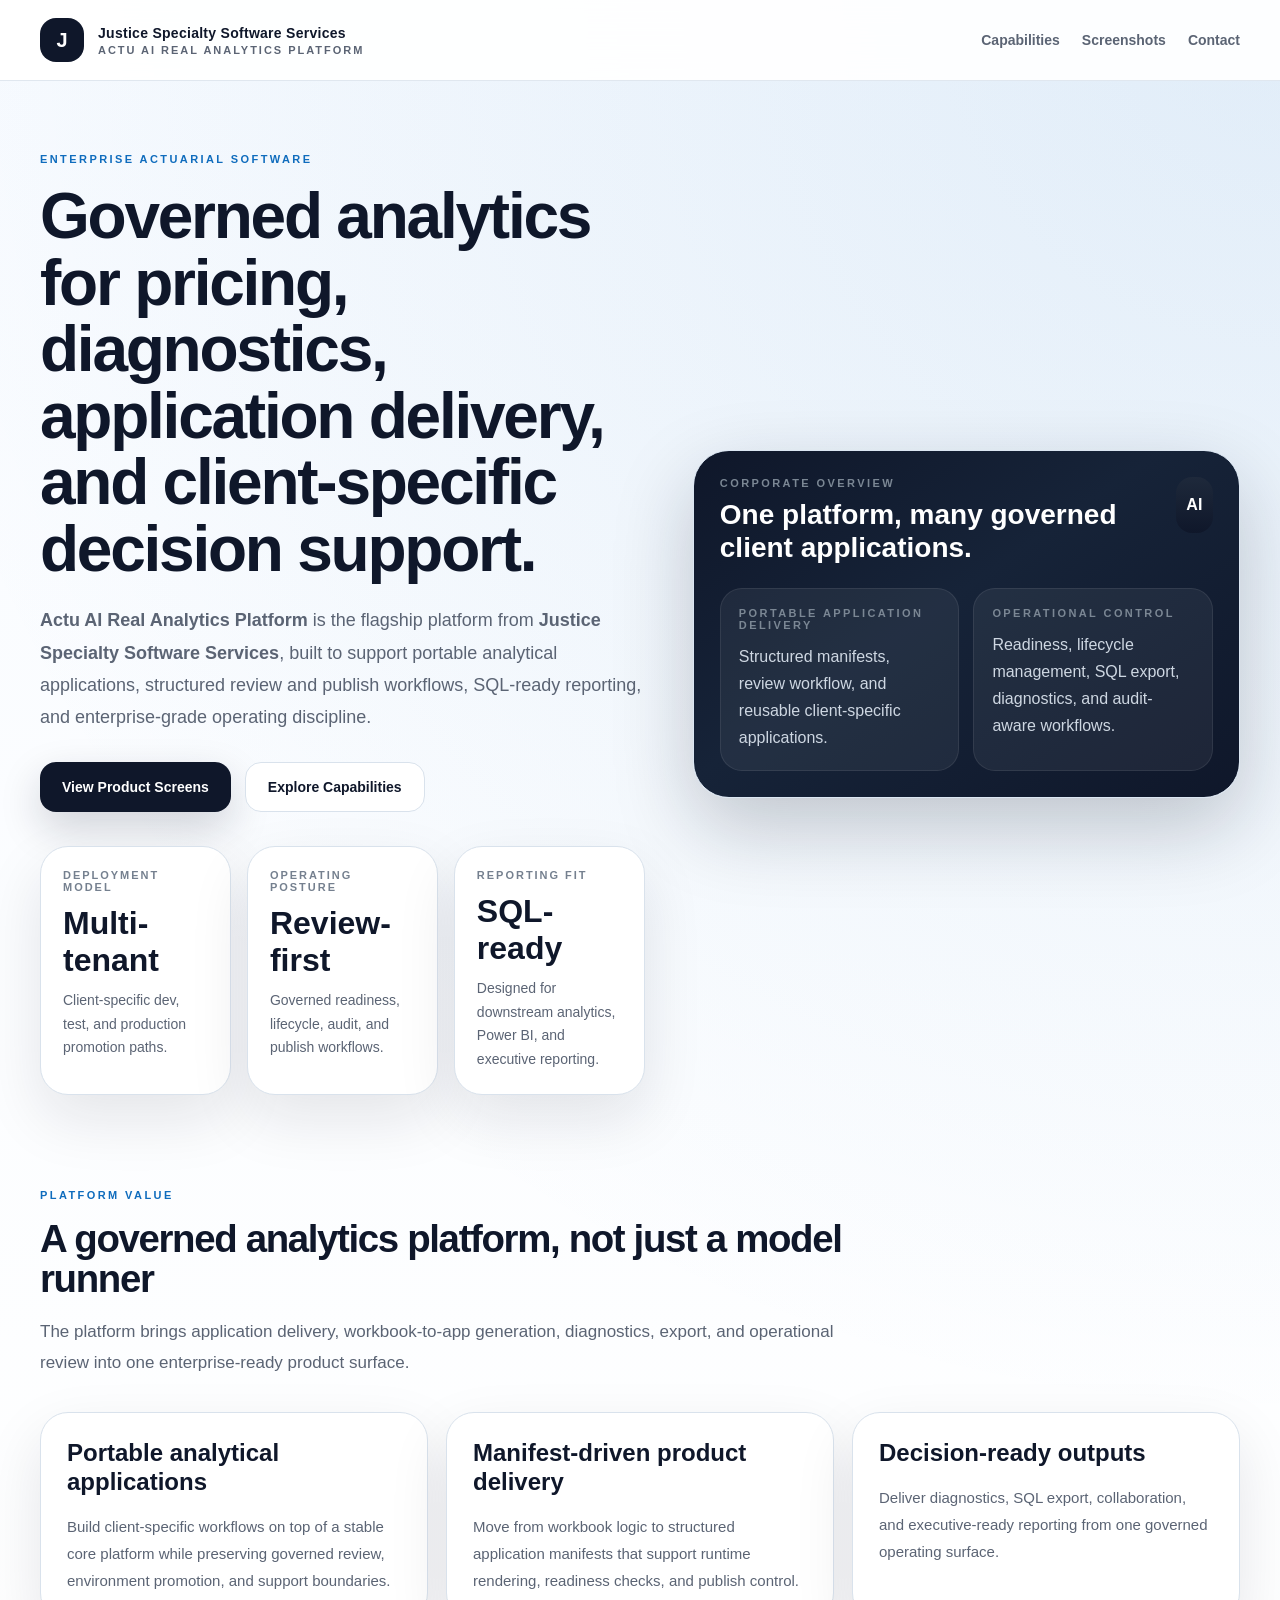
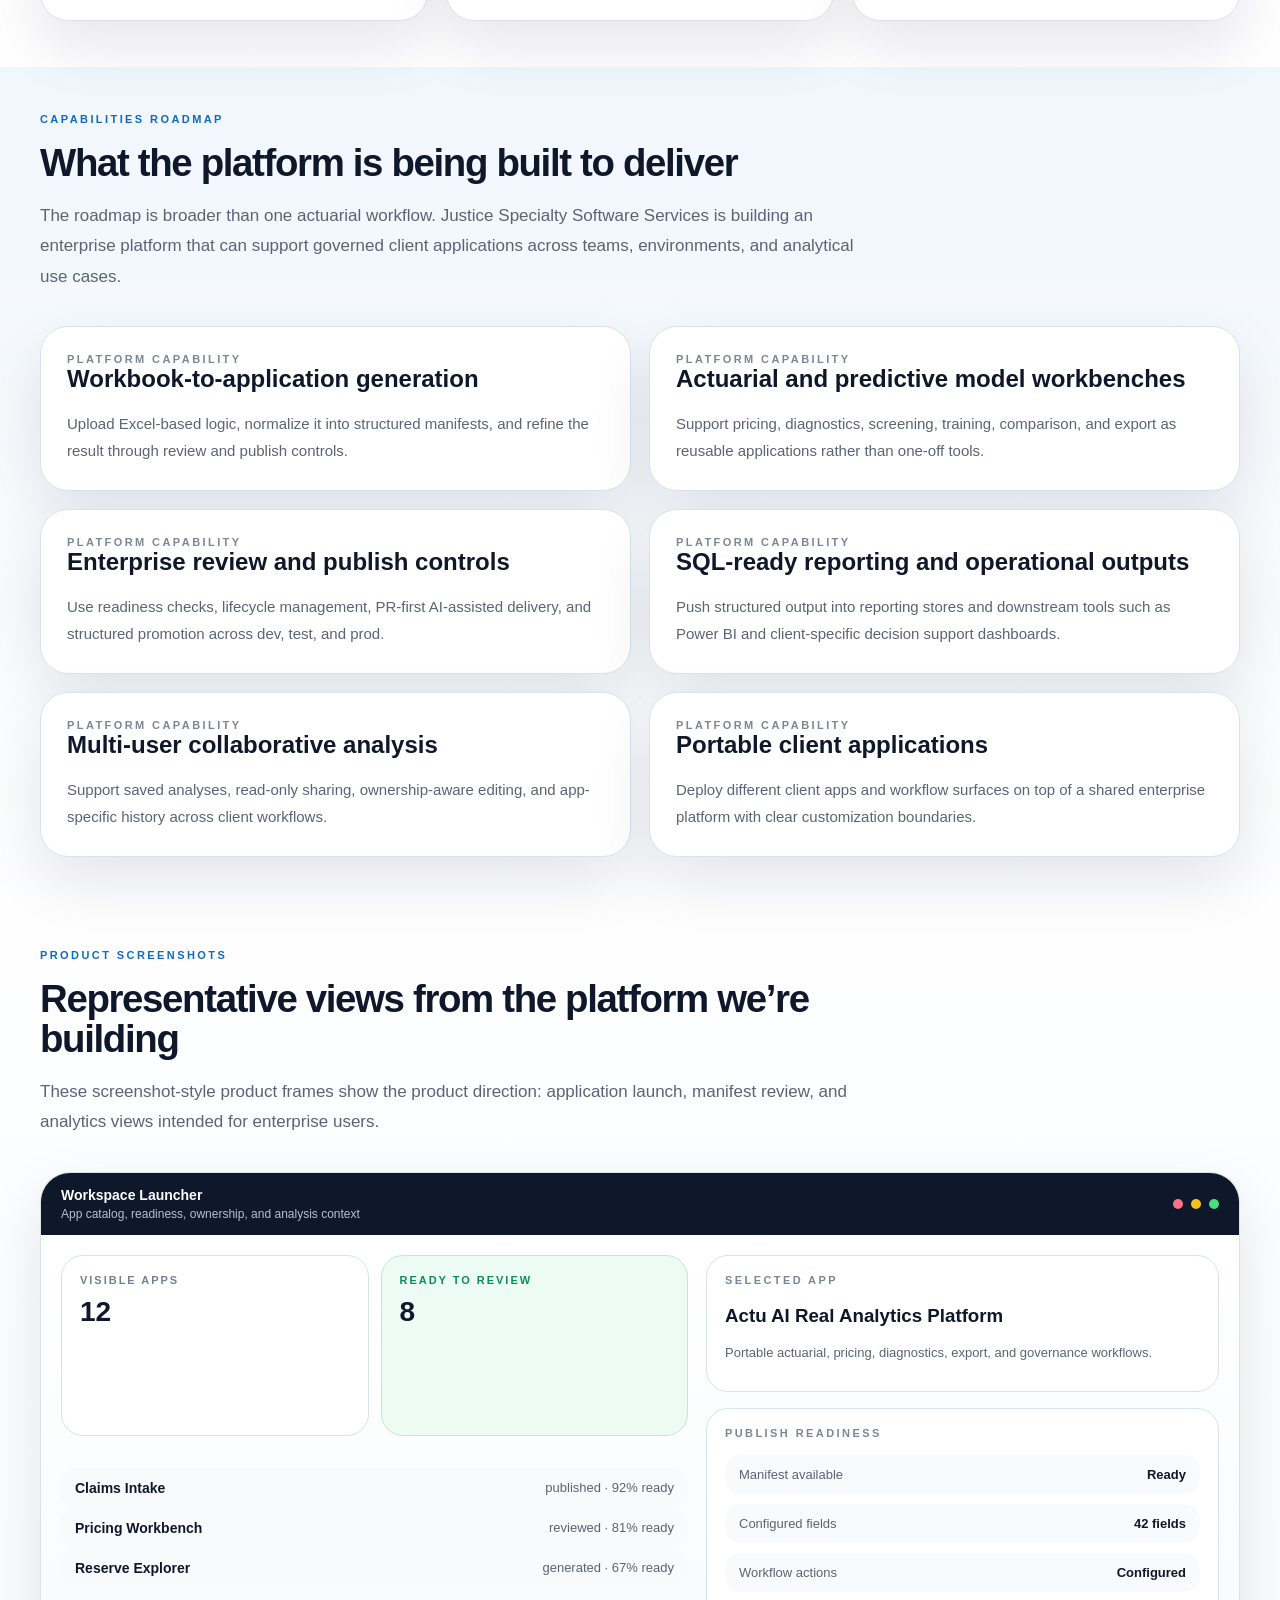
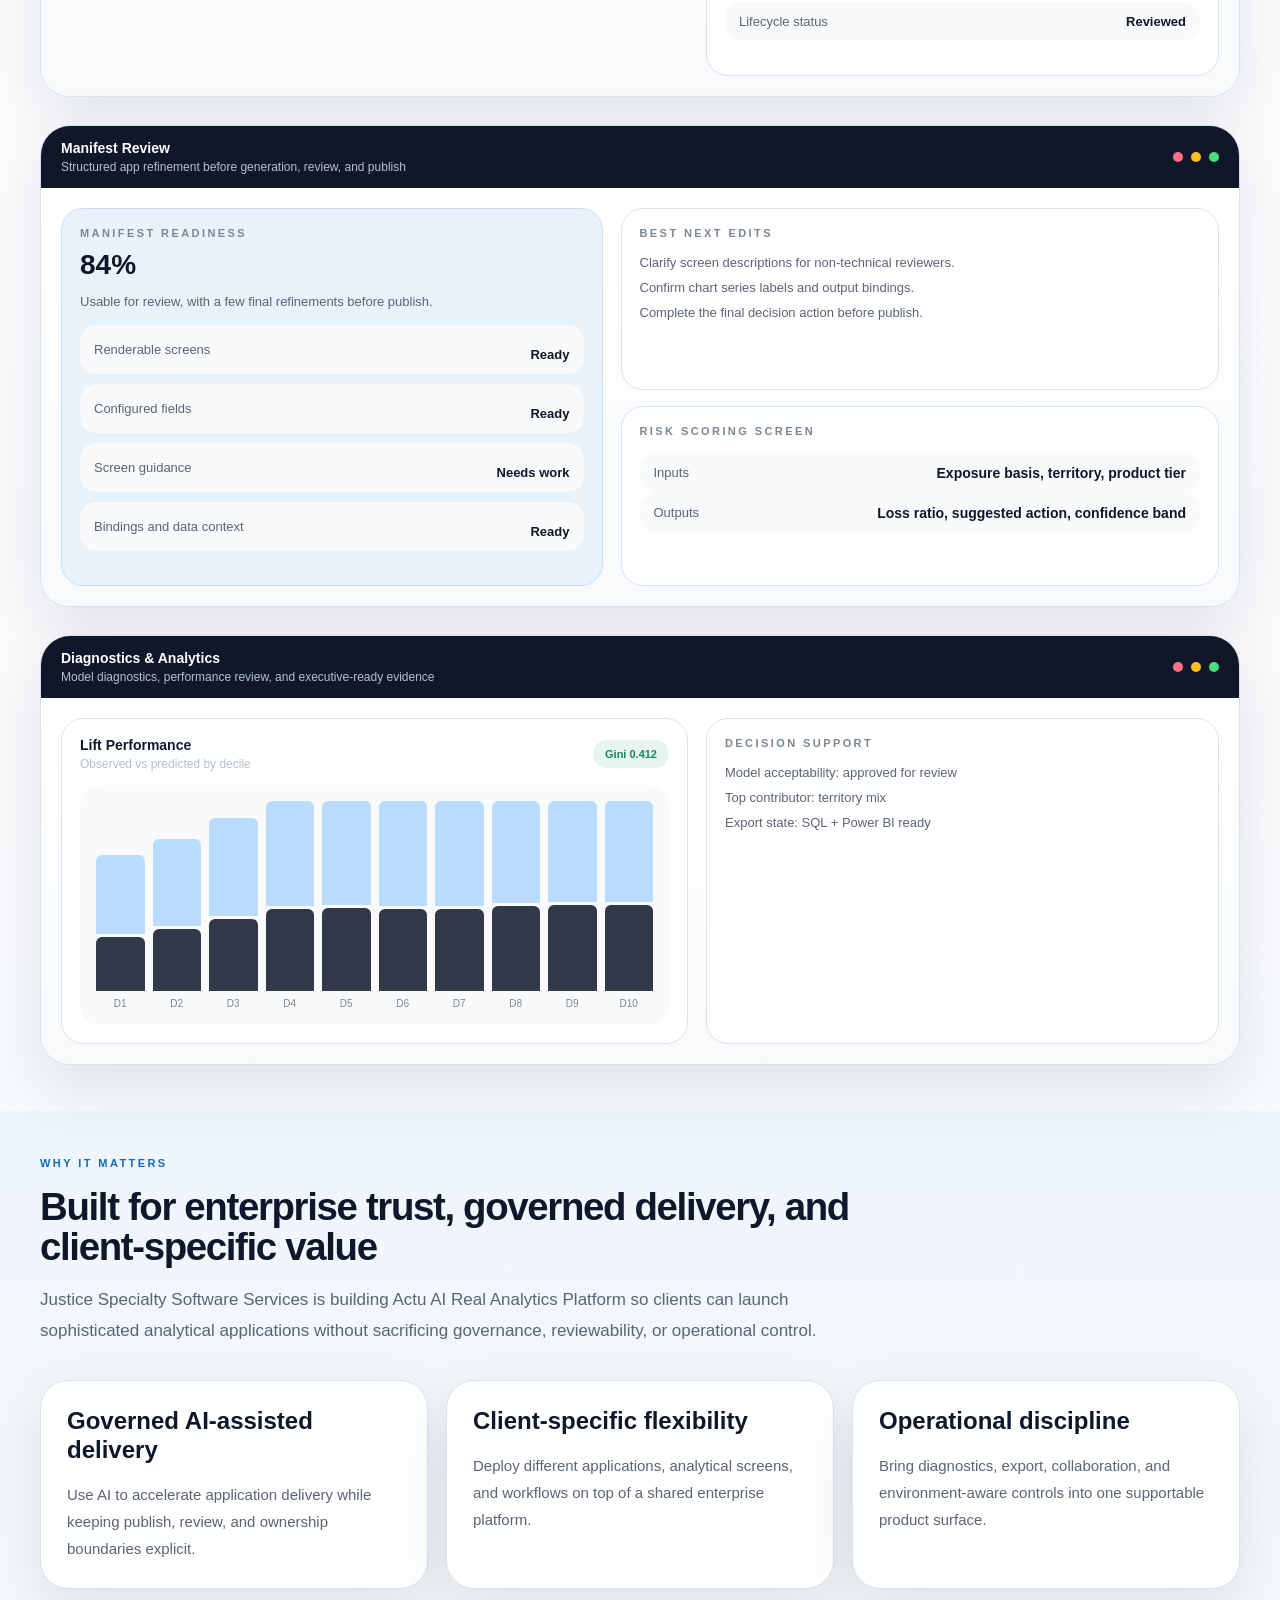
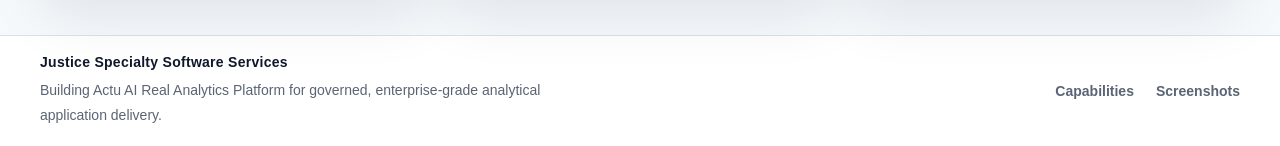
==== index.html @ 149f66de "Added via upload" ====
<!doctype html>
<html lang="en">
  <head>
    <meta charset="UTF-8" />
    <meta name="viewport" content="width=device-width, initial-scale=1.0" />
    <title>Justice Specialty Software Services | Actu AI Real Analytics Platform</title>
    <meta
      name="description"
      content="Justice Specialty Software Services builds Actu AI Real Analytics Platform, a governed enterprise analytics platform for portable client applications, actuarial workflows, diagnostics, and SQL-ready reporting."
    />
    <link rel="stylesheet" href="./styles.css" />
  </head>
  <body>
    <header class="site-header">
      <div class="shell header-shell">
        <div class="brand">
          <div class="brand-mark">J</div>
          <div>
            <div class="brand-name">Justice Specialty Software Services</div>
            <div class="brand-product">Actu AI Real Analytics Platform</div>
          </div>
        </div>
        <nav class="header-links">
          <a href="#capabilities">Capabilities</a>
          <a href="#screenshots">Screenshots</a>
          <a href="#contact">Contact</a>
        </nav>
      </div>
    </header>

    <main>
      <section class="hero">
        <div class="shell hero-grid">
          <div>
            <div class="eyebrow">Enterprise actuarial software</div>
            <h1>
              Governed analytics for pricing, diagnostics, application delivery, and client-specific
              decision support.
            </h1>
            <p class="hero-copy">
              <strong>Actu AI Real Analytics Platform</strong> is the flagship platform from
              <strong>Justice Specialty Software Services</strong>, built to support portable analytical
              applications, structured review and publish workflows, SQL-ready reporting, and enterprise-grade
              operating discipline.
            </p>
            <div class="hero-actions">
              <a class="button button-primary" href="#screenshots">View Product Screens</a>
              <a class="button button-secondary" href="#capabilities">Explore Capabilities</a>
            </div>
            <div class="hero-metrics">
              <div class="metric-card">
                <div class="metric-label">Deployment model</div>
                <div class="metric-value">Multi-tenant</div>
                <p>Client-specific dev, test, and production promotion paths.</p>
              </div>
              <div class="metric-card">
                <div class="metric-label">Operating posture</div>
                <div class="metric-value">Review-first</div>
                <p>Governed readiness, lifecycle, audit, and publish workflows.</p>
              </div>
              <div class="metric-card">
                <div class="metric-label">Reporting fit</div>
                <div class="metric-value">SQL-ready</div>
                <p>Designed for downstream analytics, Power BI, and executive reporting.</p>
              </div>
            </div>
          </div>
          <div class="hero-panel">
            <div class="hero-panel-header">
              <div>
                <div class="panel-kicker">Corporate overview</div>
                <h2>One platform, many governed client applications.</h2>
              </div>
              <div class="hero-mark">AI</div>
            </div>
            <div class="hero-panel-grid">
              <div class="hero-panel-card">
                <div class="panel-kicker">Portable application delivery</div>
                <p>Structured manifests, review workflow, and reusable client-specific applications.</p>
              </div>
              <div class="hero-panel-card">
                <div class="panel-kicker">Operational control</div>
                <p>Readiness, lifecycle management, SQL export, diagnostics, and audit-aware workflows.</p>
              </div>
            </div>
          </div>
        </div>
      </section>

      <section class="section">
        <div class="shell">
          <div class="section-heading">
            <div class="eyebrow">Platform value</div>
            <h2>A governed analytics platform, not just a model runner</h2>
            <p>
              The platform brings application delivery, workbook-to-app generation, diagnostics, export, and
              operational review into one enterprise-ready product surface.
            </p>
          </div>
          <div class="three-up">
            <article class="info-card">
              <h3>Portable analytical applications</h3>
              <p>
                Build client-specific workflows on top of a stable core platform while preserving governed
                review, environment promotion, and support boundaries.
              </p>
            </article>
            <article class="info-card">
              <h3>Manifest-driven product delivery</h3>
              <p>
                Move from workbook logic to structured application manifests that support runtime rendering,
                readiness checks, and publish control.
              </p>
            </article>
            <article class="info-card">
              <h3>Decision-ready outputs</h3>
              <p>
                Deliver diagnostics, SQL export, collaboration, and executive-ready reporting from one governed
                operating surface.
              </p>
            </article>
          </div>
        </div>
      </section>

      <section id="capabilities" class="section section-alt">
        <div class="shell">
          <div class="section-heading">
            <div class="eyebrow">Capabilities roadmap</div>
            <h2>What the platform is being built to deliver</h2>
            <p>
              The roadmap is broader than one actuarial workflow. Justice Specialty Software Services is building
              an enterprise platform that can support governed client applications across teams, environments,
              and analytical use cases.
            </p>
          </div>
          <div class="capabilities-grid">
            <article class="capability-card">
              <div class="panel-kicker">Platform capability</div>
              <h3>Workbook-to-application generation</h3>
              <p>Upload Excel-based logic, normalize it into structured manifests, and refine the result through review and publish controls.</p>
            </article>
            <article class="capability-card">
              <div class="panel-kicker">Platform capability</div>
              <h3>Actuarial and predictive model workbenches</h3>
              <p>Support pricing, diagnostics, screening, training, comparison, and export as reusable applications rather than one-off tools.</p>
            </article>
            <article class="capability-card">
              <div class="panel-kicker">Platform capability</div>
              <h3>Enterprise review and publish controls</h3>
              <p>Use readiness checks, lifecycle management, PR-first AI-assisted delivery, and structured promotion across dev, test, and prod.</p>
            </article>
            <article class="capability-card">
              <div class="panel-kicker">Platform capability</div>
              <h3>SQL-ready reporting and operational outputs</h3>
              <p>Push structured output into reporting stores and downstream tools such as Power BI and client-specific decision support dashboards.</p>
            </article>
            <article class="capability-card">
              <div class="panel-kicker">Platform capability</div>
              <h3>Multi-user collaborative analysis</h3>
              <p>Support saved analyses, read-only sharing, ownership-aware editing, and app-specific history across client workflows.</p>
            </article>
            <article class="capability-card">
              <div class="panel-kicker">Platform capability</div>
              <h3>Portable client applications</h3>
              <p>Deploy different client apps and workflow surfaces on top of a shared enterprise platform with clear customization boundaries.</p>
            </article>
          </div>
        </div>
      </section>

      <section id="screenshots" class="section">
        <div class="shell">
          <div class="section-heading">
            <div class="eyebrow">Product screenshots</div>
            <h2>Representative views from the platform we’re building</h2>
            <p>
              These screenshot-style product frames show the product direction: application launch, manifest review,
              and analytics views intended for enterprise users.
            </p>
          </div>
          <div class="screenshot-stack">
            <article class="shot-frame">
              <div class="shot-header">
                <div>
                  <div class="shot-title">Workspace Launcher</div>
                  <div class="shot-subtitle">App catalog, readiness, ownership, and analysis context</div>
                </div>
                <div class="shot-lights"><span></span><span></span><span></span></div>
              </div>
              <div class="shot-body launcher-shot">
                <div class="shot-column">
                  <div class="mini-metrics">
                    <div class="mini-metric"><span>Visible Apps</span><strong>12</strong></div>
                    <div class="mini-metric ok"><span>Ready To Review</span><strong>8</strong></div>
                  </div>
                  <div class="app-list">
                    <div class="app-row"><strong>Claims Intake</strong><span>published · 92% ready</span></div>
                    <div class="app-row"><strong>Pricing Workbench</strong><span>reviewed · 81% ready</span></div>
                    <div class="app-row"><strong>Reserve Explorer</strong><span>generated · 67% ready</span></div>
                  </div>
                </div>
                <div class="shot-column">
                  <div class="detail-card">
                    <div class="panel-kicker">Selected app</div>
                    <h3>Actu AI Real Analytics Platform</h3>
                    <p>Portable actuarial, pricing, diagnostics, export, and governance workflows.</p>
                  </div>
                  <div class="detail-card">
                    <div class="panel-kicker">Publish readiness</div>
                    <ul class="status-list">
                      <li><span>Manifest available</span><strong>Ready</strong></li>
                      <li><span>Configured fields</span><strong>42 fields</strong></li>
                      <li><span>Workflow actions</span><strong>Configured</strong></li>
                      <li><span>Lifecycle status</span><strong>Reviewed</strong></li>
                    </ul>
                  </div>
                </div>
              </div>
            </article>

            <article class="shot-frame">
              <div class="shot-header">
                <div>
                  <div class="shot-title">Manifest Review</div>
                  <div class="shot-subtitle">Structured app refinement before generation, review, and publish</div>
                </div>
                <div class="shot-lights"><span></span><span></span><span></span></div>
              </div>
              <div class="shot-body review-shot">
                <div class="readiness-card">
                  <div class="panel-kicker">Manifest readiness</div>
                  <strong>84%</strong>
                  <p>Usable for review, with a few final refinements before publish.</p>
                  <ul class="status-list">
                    <li><span>Renderable screens</span><strong>Ready</strong></li>
                    <li><span>Configured fields</span><strong>Ready</strong></li>
                    <li><span>Screen guidance</span><strong>Needs work</strong></li>
                    <li><span>Bindings and data context</span><strong>Ready</strong></li>
                  </ul>
                </div>
                <div class="review-column">
                  <div class="detail-card">
                    <div class="panel-kicker">Best next edits</div>
                    <ul class="plain-list">
                      <li>Clarify screen descriptions for non-technical reviewers.</li>
                      <li>Confirm chart series labels and output bindings.</li>
                      <li>Complete the final decision action before publish.</li>
                    </ul>
                  </div>
                  <div class="detail-card">
                    <div class="panel-kicker">Risk scoring screen</div>
                    <div class="tile-grid">
                      <div class="tile"><span>Inputs</span><strong>Exposure basis, territory, product tier</strong></div>
                      <div class="tile"><span>Outputs</span><strong>Loss ratio, suggested action, confidence band</strong></div>
                    </div>
                  </div>
                </div>
              </div>
            </article>

            <article class="shot-frame">
              <div class="shot-header">
                <div>
                  <div class="shot-title">Diagnostics &amp; Analytics</div>
                  <div class="shot-subtitle">Model diagnostics, performance review, and executive-ready evidence</div>
                </div>
                <div class="shot-lights"><span></span><span></span><span></span></div>
              </div>
              <div class="shot-body diagnostics-shot">
                <div class="chart-card">
                  <div class="chart-head">
                    <div>
                      <div class="shot-title">Lift Performance</div>
                      <div class="shot-subtitle">Observed vs predicted by decile</div>
                    </div>
                    <span class="badge ok">Gini 0.412</span>
                  </div>
                  <div class="bars">
                    <div><i style="height:38%"></i><b style="height:26%"></b><span>D1</span></div>
                    <div><i style="height:42%"></i><b style="height:30%"></b><span>D2</span></div>
                    <div><i style="height:47%"></i><b style="height:35%"></b><span>D3</span></div>
                    <div><i style="height:54%"></i><b style="height:42%"></b><span>D4</span></div>
                    <div><i style="height:59%"></i><b style="height:47%"></b><span>D5</span></div>
                    <div><i style="height:64%"></i><b style="height:50%"></b><span>D6</span></div>
                    <div><i style="height:71%"></i><b style="height:56%"></b><span>D7</span></div>
                    <div><i style="height:78%"></i><b style="height:65%"></b><span>D8</span></div>
                    <div><i style="height:86%"></i><b style="height:74%"></b><span>D9</span></div>
                    <div><i style="height:94%"></i><b style="height:80%"></b><span>D10</span></div>
                  </div>
                </div>
                <div class="review-column">
                  <div class="detail-card">
                    <div class="panel-kicker">Decision support</div>
                    <ul class="plain-list">
                      <li>Model acceptability: approved for review</li>
                      <li>Top contributor: territory mix</li>
                      <li>Export state: SQL + Power BI ready</li>
                    </ul>
                  </div>
                </div>
              </div>
            </article>
          </div>
        </div>
      </section>

      <section class="section section-alt">
        <div class="shell">
          <div class="section-heading">
            <div class="eyebrow">Why it matters</div>
            <h2>Built for enterprise trust, governed delivery, and client-specific value</h2>
            <p>
              Justice Specialty Software Services is building Actu AI Real Analytics Platform so clients can launch
              sophisticated analytical applications without sacrificing governance, reviewability, or operational control.
            </p>
          </div>
          <div class="three-up">
            <article class="info-card">
              <h3>Governed AI-assisted delivery</h3>
              <p>Use AI to accelerate application delivery while keeping publish, review, and ownership boundaries explicit.</p>
            </article>
            <article class="info-card">
              <h3>Client-specific flexibility</h3>
              <p>Deploy different applications, analytical screens, and workflows on top of a shared enterprise platform.</p>
            </article>
            <article class="info-card">
              <h3>Operational discipline</h3>
              <p>Bring diagnostics, export, collaboration, and environment-aware controls into one supportable product surface.</p>
            </article>
          </div>
        </div>
      </section>
    </main>

    <footer id="contact" class="site-footer">
      <div class="shell footer-shell">
        <div>
          <div class="brand-name">Justice Specialty Software Services</div>
          <p class="footer-copy">
            Building Actu AI Real Analytics Platform for governed, enterprise-grade analytical application delivery.
          </p>
        </div>
        <div class="footer-links">
          <a href="#capabilities">Capabilities</a>
          <a href="#screenshots">Screenshots</a>
        </div>
      </div>
    </footer>
  </body>
</html>
---- styles.css ----
:root {
  color-scheme: light;
  --bg: #f6f9fc;
  --bg-alt: #eef4fb;
  --surface: #ffffff;
  --surface-alt: #f8fafc;
  --border: #d9e2ec;
  --ink: #0f172a;
  --muted: #5b6474;
  --brand: #0f172a;
  --accent: #0f6cbd;
  --accent-soft: #e8f2fb;
  --ok: #0f8a5f;
  --ok-soft: #e6f6ef;
  --warn: #a75b00;
  --warn-soft: #fff3e0;
  --shadow: 0 24px 60px rgba(15, 23, 42, 0.1);
}

* {
  box-sizing: border-box;
}

html {
  scroll-behavior: smooth;
}

body {
  margin: 0;
  font-family: "Segoe UI", "Helvetica Neue", Arial, sans-serif;
  color: var(--ink);
  background:
    radial-gradient(circle at top right, rgba(15, 108, 189, 0.10), transparent 28%),
    linear-gradient(180deg, #f8fbff 0%, #ffffff 38%, var(--bg) 100%);
}

a {
  color: inherit;
  text-decoration: none;
}

.shell {
  width: min(1200px, calc(100% - 48px));
  margin: 0 auto;
}

.site-header {
  position: sticky;
  top: 0;
  z-index: 20;
  border-bottom: 1px solid rgba(217, 226, 236, 0.8);
  background: rgba(255, 255, 255, 0.92);
  backdrop-filter: blur(18px);
}

.header-shell,
.footer-shell {
  display: flex;
  align-items: center;
  justify-content: space-between;
  gap: 20px;
  padding: 18px 0;
}

.brand {
  display: flex;
  align-items: center;
  gap: 14px;
}

.brand-mark,
.hero-mark {
  display: grid;
  place-items: center;
  border-radius: 16px;
  background: var(--brand);
  color: white;
  font-weight: 700;
}

.brand-mark {
  width: 44px;
  height: 44px;
  font-size: 20px;
}

.hero-mark {
  width: 56px;
  height: 56px;
  background: linear-gradient(180deg, #1e293b, #0f172a);
}

.brand-name {
  font-size: 14px;
  font-weight: 700;
  letter-spacing: 0.02em;
}

.brand-product {
  margin-top: 3px;
  color: var(--muted);
  font-size: 11px;
  font-weight: 700;
  text-transform: uppercase;
  letter-spacing: 0.18em;
}

.header-links,
.footer-links {
  display: flex;
  gap: 22px;
  color: var(--muted);
  font-size: 14px;
  font-weight: 600;
}

.hero {
  padding: 72px 0 48px;
}

.hero-grid {
  display: grid;
  grid-template-columns: 1.05fr 0.95fr;
  gap: 48px;
  align-items: center;
}

.eyebrow,
.panel-kicker {
  font-size: 11px;
  font-weight: 700;
  text-transform: uppercase;
  letter-spacing: 0.22em;
}

.eyebrow {
  color: var(--accent);
}

.panel-kicker {
  color: #7b8794;
}

.hero h1,
.section h2 {
  margin: 18px 0 0;
  line-height: 1.04;
  letter-spacing: -0.035em;
}

.hero h1 {
  max-width: 900px;
  font-size: clamp(3rem, 5vw, 5.2rem);
}

.section h2 {
  font-size: clamp(2.1rem, 3vw, 3.4rem);
}

.hero-copy,
.section-heading p,
.info-card p,
.capability-card p,
.footer-copy {
  color: var(--muted);
  line-height: 1.8;
}

.hero-copy {
  margin-top: 22px;
  font-size: 18px;
  max-width: 760px;
}

.hero-actions {
  display: flex;
  flex-wrap: wrap;
  gap: 14px;
  margin-top: 28px;
}

.button {
  display: inline-flex;
  align-items: center;
  justify-content: center;
  min-height: 50px;
  padding: 0 22px;
  border-radius: 16px;
  font-size: 14px;
  font-weight: 700;
  transition: 0.2s ease;
}

.button-primary {
  background: var(--brand);
  color: white;
  box-shadow: 0 16px 40px rgba(15, 23, 42, 0.18);
}

.button-secondary {
  border: 1px solid var(--border);
  background: white;
  color: var(--ink);
}

.hero-metrics,
.three-up,
.capabilities-grid,
.screenshot-stack {
  margin-top: 34px;
}

.hero-metrics {
  display: grid;
  grid-template-columns: repeat(3, minmax(0, 1fr));
  gap: 16px;
}

.metric-card,
.info-card,
.capability-card {
  border: 1px solid var(--border);
  border-radius: 28px;
  background: var(--surface);
  box-shadow: var(--shadow);
}

.metric-card {
  padding: 22px;
}

.metric-label {
  font-size: 11px;
  font-weight: 700;
  text-transform: uppercase;
  letter-spacing: 0.18em;
  color: #75808f;
}

.metric-value {
  margin-top: 12px;
  font-size: 32px;
  font-weight: 700;
}

.metric-card p {
  margin: 10px 0 0;
  color: var(--muted);
  font-size: 14px;
  line-height: 1.7;
}

.hero-panel {
  position: relative;
  border: 1px solid #dbe6f2;
  border-radius: 36px;
  padding: 26px;
  color: white;
  background: linear-gradient(145deg, #0f172a 0%, #162338 45%, #0f172a 100%);
  box-shadow: 0 30px 80px rgba(15, 23, 42, 0.22);
}

.hero-panel-header {
  display: flex;
  align-items: flex-start;
  justify-content: space-between;
  gap: 18px;
}

.hero-panel-header h2 {
  margin: 10px 0 0;
  font-size: 28px;
  line-height: 1.15;
}

.hero-panel-grid {
  display: grid;
  grid-template-columns: repeat(2, minmax(0, 1fr));
  gap: 14px;
  margin-top: 24px;
}

.hero-panel-card {
  border: 1px solid rgba(255, 255, 255, 0.08);
  border-radius: 22px;
  background: rgba(255, 255, 255, 0.06);
  padding: 18px;
}

.hero-panel-card p {
  margin: 12px 0 0;
  color: #ced7e2;
  line-height: 1.7;
}

.section {
  padding: 46px 0;
}

.section-alt {
  background: linear-gradient(180deg, rgba(232, 242, 251, 0.65), rgba(246, 249, 252, 0));
}

.section-heading {
  max-width: 840px;
}

.section-heading p {
  margin-top: 18px;
  font-size: 17px;
}

.three-up {
  display: grid;
  grid-template-columns: repeat(3, minmax(0, 1fr));
  gap: 18px;
}

.info-card,
.capability-card {
  padding: 26px;
}

.info-card h3,
.capability-card h3 {
  margin: 0;
  font-size: 24px;
  line-height: 1.2;
}

.info-card p,
.capability-card p {
  margin: 16px 0 0;
  font-size: 15px;
}

.capabilities-grid {
  display: grid;
  grid-template-columns: repeat(2, minmax(0, 1fr));
  gap: 18px;
}

.screenshot-stack {
  display: grid;
  gap: 28px;
}

.shot-frame {
  overflow: hidden;
  border: 1px solid var(--border);
  border-radius: 30px;
  background: white;
  box-shadow: var(--shadow);
}

.shot-header {
  display: flex;
  align-items: center;
  justify-content: space-between;
  gap: 18px;
  padding: 14px 20px;
  background: #0f172a;
  color: white;
}

.shot-title {
  font-size: 14px;
  font-weight: 700;
}

.shot-subtitle {
  margin-top: 4px;
  color: #b5c1cf;
  font-size: 12px;
}

.shot-lights {
  display: flex;
  gap: 8px;
}

.shot-lights span {
  width: 10px;
  height: 10px;
  border-radius: 999px;
}

.shot-lights span:nth-child(1) { background: #fb7185; }
.shot-lights span:nth-child(2) { background: #fbbf24; }
.shot-lights span:nth-child(3) { background: #4ade80; }

.shot-body {
  padding: 20px;
  background: linear-gradient(180deg, #ffffff, #f8fafc);
}

.launcher-shot,
.diagnostics-shot {
  display: grid;
  grid-template-columns: 1.1fr 0.9fr;
  gap: 18px;
}

.review-shot {
  display: grid;
  grid-template-columns: 0.95fr 1.05fr;
  gap: 18px;
}

.shot-column,
.review-column {
  display: grid;
  gap: 16px;
}

.mini-metrics {
  display: grid;
  grid-template-columns: repeat(2, minmax(0, 1fr));
  gap: 12px;
}

.mini-metric,
.detail-card,
.readiness-card,
.chart-card {
  border: 1px solid var(--border);
  border-radius: 22px;
  background: white;
  padding: 18px;
}

.mini-metric span {
  display: block;
  font-size: 11px;
  font-weight: 700;
  text-transform: uppercase;
  letter-spacing: 0.18em;
  color: #75808f;
}

.mini-metric strong,
.readiness-card strong {
  display: block;
  margin-top: 10px;
  font-size: 28px;
}

.mini-metric.ok {
  border-color: #b9ebd5;
  background: #ecfbf4;
}

.mini-metric.ok span,
.badge.ok {
  color: var(--ok);
}

.app-list,
.status-list,
.plain-list,
.tile-grid {
  margin-top: 16px;
}

.app-row,
.status-list li,
.tile {
  display: flex;
  align-items: center;
  justify-content: space-between;
  gap: 12px;
  border-radius: 16px;
  background: var(--surface-alt);
  padding: 12px 14px;
}

.app-row strong,
.tile strong {
  font-size: 14px;
}

.app-row span,
.status-list li span,
.tile span,
.detail-card p,
.readiness-card p,
.plain-list li {
  color: var(--muted);
  font-size: 13px;
}

.status-list,
.plain-list {
  list-style: none;
  padding: 0;
}

.status-list li + li,
.plain-list li + li {
  margin-top: 10px;
}

.status-list strong {
  font-size: 13px;
}

.readiness-card {
  background: var(--accent-soft);
  border-color: #c7def3;
}

.bars {
  display: grid;
  grid-template-columns: repeat(10, minmax(0, 1fr));
  gap: 8px;
  align-items: end;
  height: 240px;
  padding: 16px;
  border-radius: 20px;
  background: var(--surface-alt);
}

.bars div {
  display: flex;
  flex-direction: column;
  justify-content: end;
  gap: 3px;
  height: 100%;
}

.bars i,
.bars b {
  display: block;
  border-radius: 6px 6px 0 0;
}

.bars i {
  background: #b9dcff;
}

.bars b {
  background: rgba(15, 23, 42, 0.85);
}

.bars span {
  padding-top: 4px;
  font-size: 10px;
  text-align: center;
  color: #7b8794;
}

.badge {
  display: inline-flex;
  align-items: center;
  justify-content: center;
  min-height: 28px;
  padding: 0 12px;
  border-radius: 999px;
  background: var(--ok-soft);
  font-size: 11px;
  font-weight: 700;
}

.chart-head {
  display: flex;
  align-items: center;
  justify-content: space-between;
  gap: 12px;
  margin-bottom: 14px;
}

.site-footer {
  border-top: 1px solid var(--border);
  background: white;
}

.footer-copy {
  max-width: 540px;
  margin: 8px 0 0;
  font-size: 14px;
}

@media (max-width: 1100px) {
  .hero-grid,
  .launcher-shot,
  .review-shot,
  .diagnostics-shot,
  .three-up,
  .capabilities-grid {
    grid-template-columns: 1fr;
  }

  .hero-metrics {
    grid-template-columns: 1fr;
  }
}

@media (max-width: 760px) {
  .shell {
    width: min(100% - 28px, 1200px);
  }

  .header-shell,
  .footer-shell,
  .hero-panel-header {
    flex-direction: column;
    align-items: flex-start;
  }

  .header-links,
  .footer-links,
  .hero-actions,
  .mini-metrics,
  .hero-panel-grid,
  .tile-grid {
    flex-direction: column;
    grid-template-columns: 1fr;
  }

  .button {
    width: 100%;
  }
}
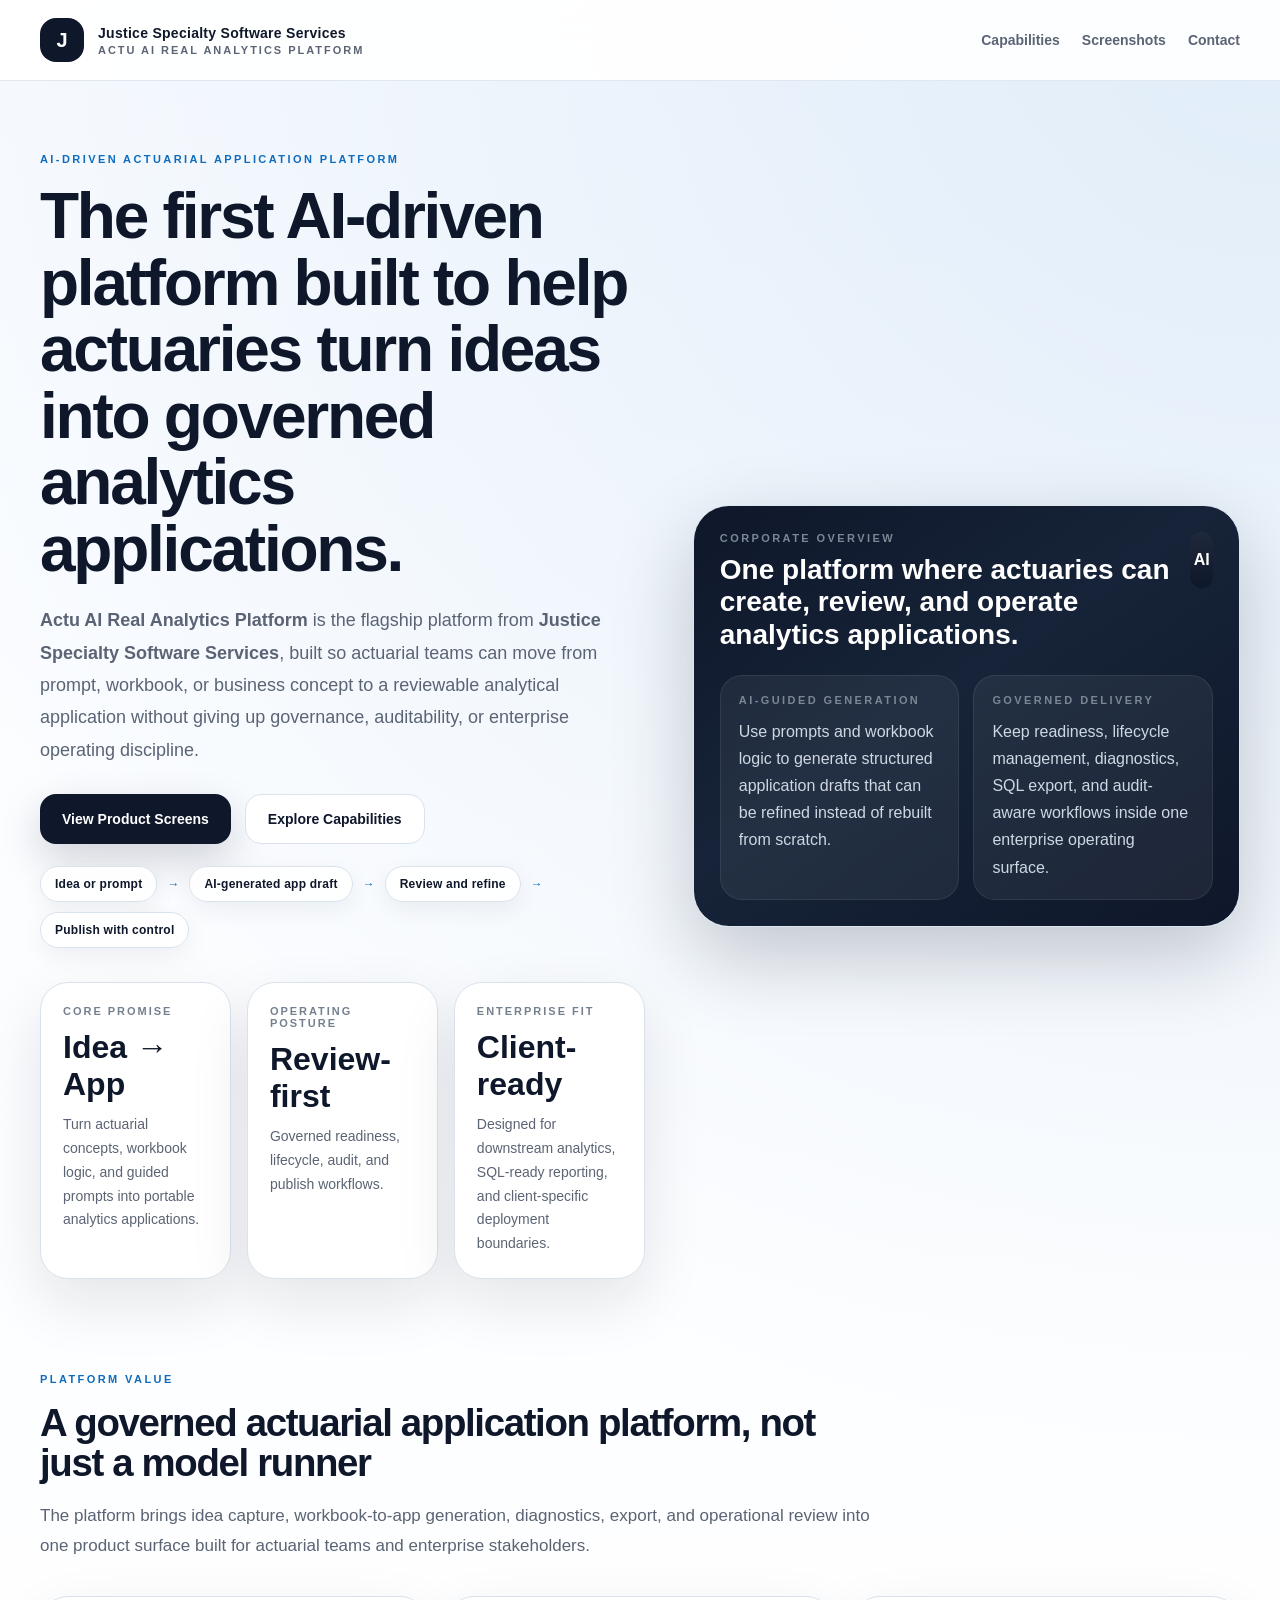
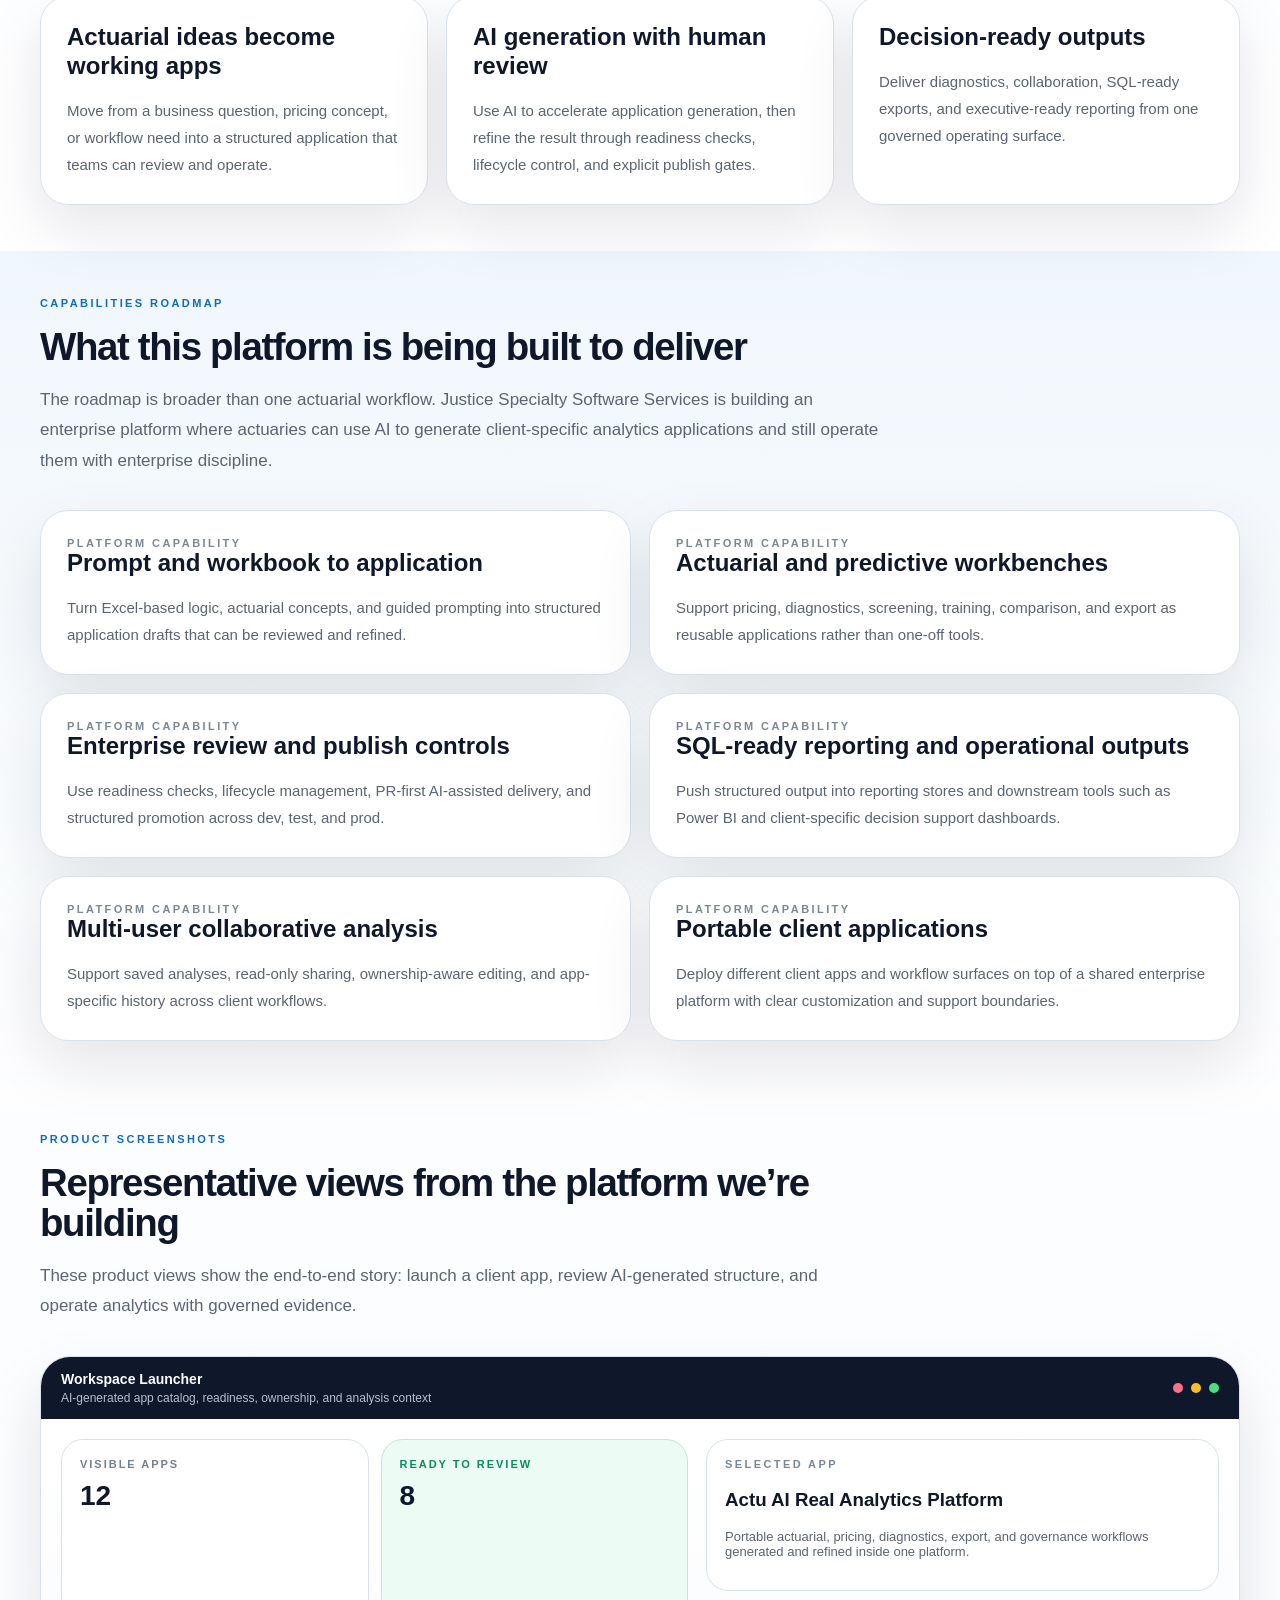
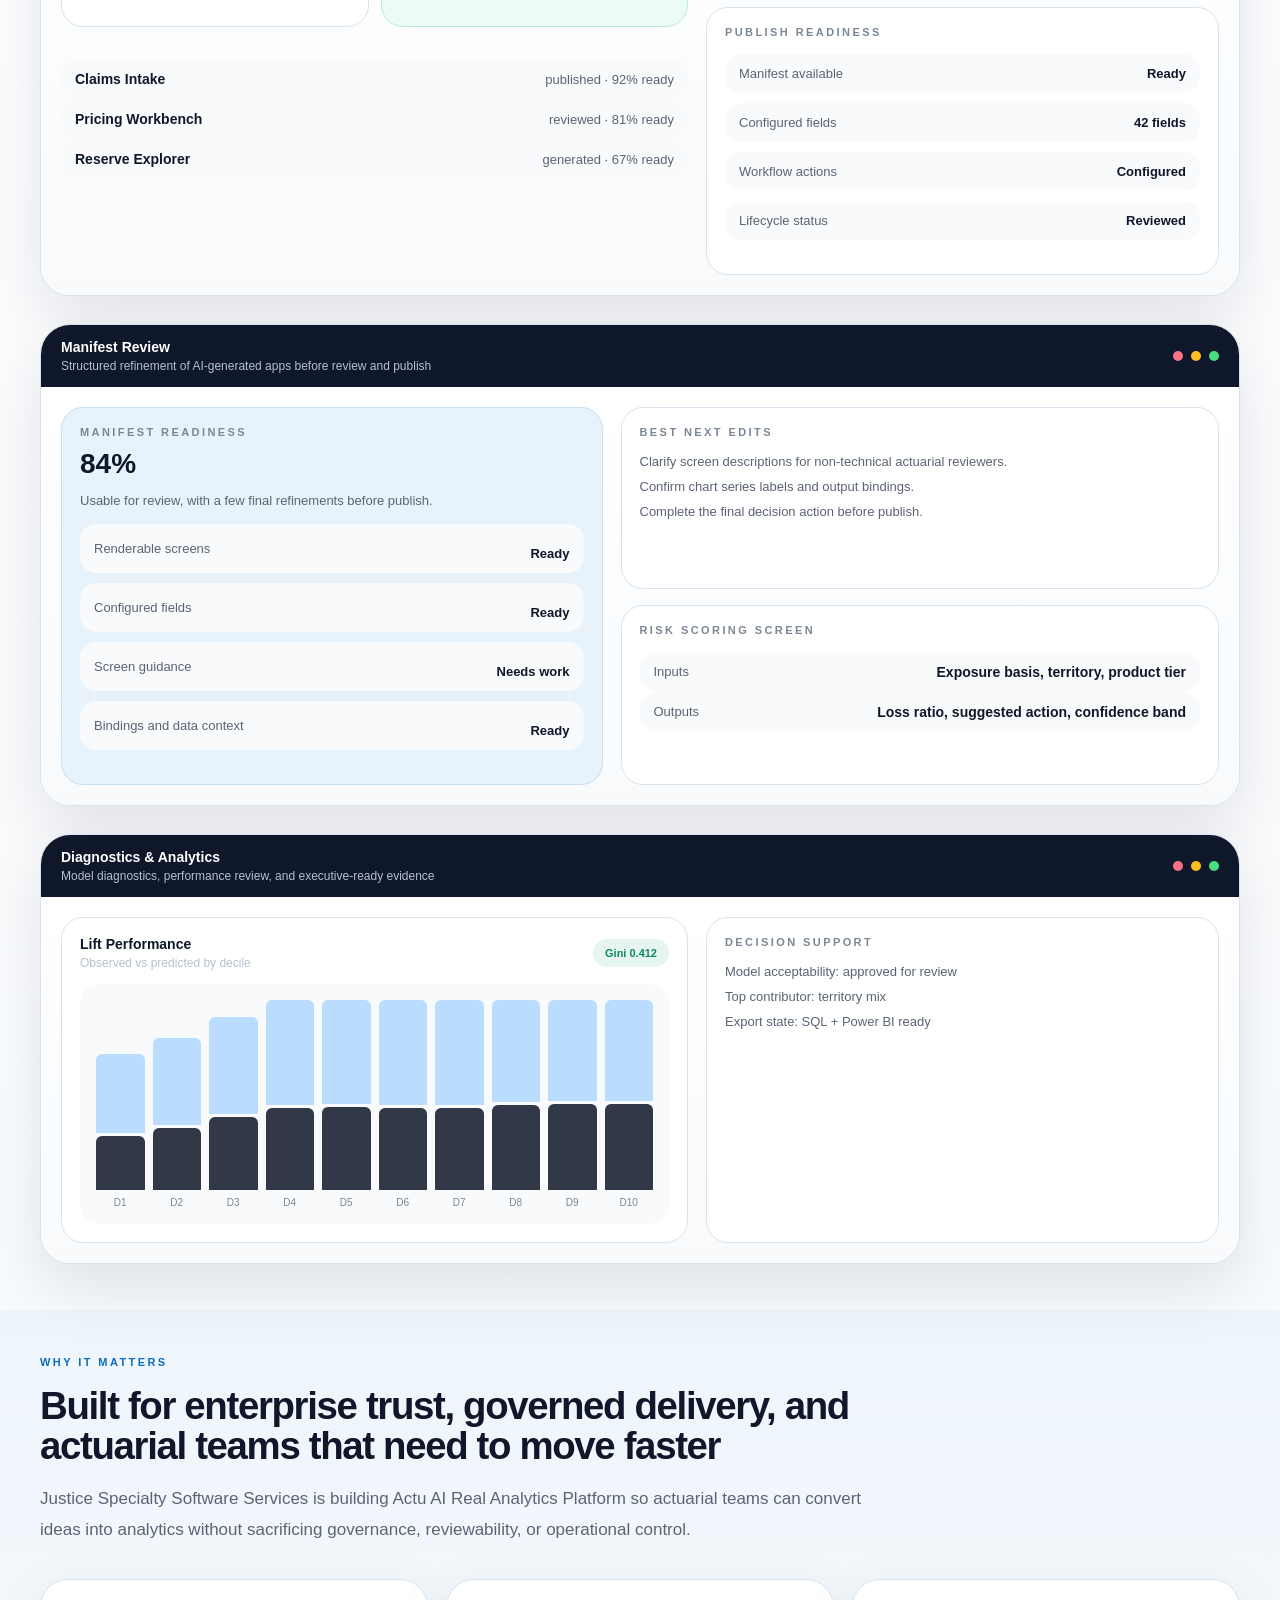
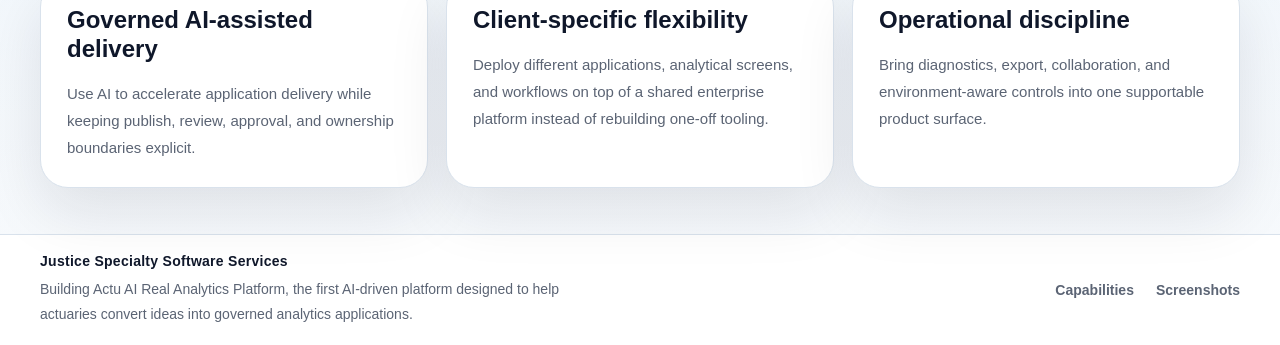
==== commit 6845f056: "Add files via upload" ====
--- a/index.html
+++ b/index.html
@@ -6,7 +6,7 @@
     <title>Justice Specialty Software Services | Actu AI Real Analytics Platform</title>
     <meta
       name="description"
-      content="Justice Specialty Software Services builds Actu AI Real Analytics Platform, a governed enterprise analytics platform for portable client applications, actuarial workflows, diagnostics, and SQL-ready reporting."
+      content="Justice Specialty Software Services builds Actu AI Real Analytics Platform, the first AI-driven platform designed to help actuaries turn ideas, workbook logic, and reviewable prompts into governed analytics applications."
     />
     <link rel="stylesheet" href="./styles.css" />
   </head>
@@ -32,26 +32,34 @@
       <section class="hero">
         <div class="shell hero-grid">
           <div>
-            <div class="eyebrow">Enterprise actuarial software</div>
+            <div class="eyebrow">AI-driven actuarial application platform</div>
             <h1>
-              Governed analytics for pricing, diagnostics, application delivery, and client-specific
-              decision support.
+              The first AI-driven platform built to help actuaries turn ideas into governed analytics applications.
             </h1>
             <p class="hero-copy">
               <strong>Actu AI Real Analytics Platform</strong> is the flagship platform from
-              <strong>Justice Specialty Software Services</strong>, built to support portable analytical
-              applications, structured review and publish workflows, SQL-ready reporting, and enterprise-grade
-              operating discipline.
+              <strong>Justice Specialty Software Services</strong>, built so actuarial teams can move from prompt,
+              workbook, or business concept to a reviewable analytical application without giving up governance,
+              auditability, or enterprise operating discipline.
             </p>
             <div class="hero-actions">
               <a class="button button-primary" href="#screenshots">View Product Screens</a>
               <a class="button button-secondary" href="#capabilities">Explore Capabilities</a>
             </div>
+            <div class="idea-flow">
+              <div class="flow-chip">Idea or prompt</div>
+              <div class="flow-arrow">→</div>
+              <div class="flow-chip">AI-generated app draft</div>
+              <div class="flow-arrow">→</div>
+              <div class="flow-chip">Review and refine</div>
+              <div class="flow-arrow">→</div>
+              <div class="flow-chip">Publish with control</div>
+            </div>
             <div class="hero-metrics">
               <div class="metric-card">
-                <div class="metric-label">Deployment model</div>
-                <div class="metric-value">Multi-tenant</div>
-                <p>Client-specific dev, test, and production promotion paths.</p>
+                <div class="metric-label">Core promise</div>
+                <div class="metric-value">Idea → App</div>
+                <p>Turn actuarial concepts, workbook logic, and guided prompts into portable analytics applications.</p>
               </div>
               <div class="metric-card">
                 <div class="metric-label">Operating posture</div>
@@ -59,9 +67,9 @@
                 <p>Governed readiness, lifecycle, audit, and publish workflows.</p>
               </div>
               <div class="metric-card">
-                <div class="metric-label">Reporting fit</div>
-                <div class="metric-value">SQL-ready</div>
-                <p>Designed for downstream analytics, Power BI, and executive reporting.</p>
+                <div class="metric-label">Enterprise fit</div>
+                <div class="metric-value">Client-ready</div>
+                <p>Designed for downstream analytics, SQL-ready reporting, and client-specific deployment boundaries.</p>
               </div>
             </div>
           </div>
@@ -69,18 +77,18 @@
             <div class="hero-panel-header">
               <div>
                 <div class="panel-kicker">Corporate overview</div>
-                <h2>One platform, many governed client applications.</h2>
+                <h2>One platform where actuaries can create, review, and operate analytics applications.</h2>
               </div>
               <div class="hero-mark">AI</div>
             </div>
             <div class="hero-panel-grid">
               <div class="hero-panel-card">
-                <div class="panel-kicker">Portable application delivery</div>
-                <p>Structured manifests, review workflow, and reusable client-specific applications.</p>
+                <div class="panel-kicker">AI-guided generation</div>
+                <p>Use prompts and workbook logic to generate structured application drafts that can be refined instead of rebuilt from scratch.</p>
               </div>
               <div class="hero-panel-card">
-                <div class="panel-kicker">Operational control</div>
-                <p>Readiness, lifecycle management, SQL export, diagnostics, and audit-aware workflows.</p>
+                <div class="panel-kicker">Governed delivery</div>
+                <p>Keep readiness, lifecycle management, diagnostics, SQL export, and audit-aware workflows inside one enterprise operating surface.</p>
               </div>
             </div>
           </div>
@@ -91,32 +99,29 @@
         <div class="shell">
           <div class="section-heading">
             <div class="eyebrow">Platform value</div>
-            <h2>A governed analytics platform, not just a model runner</h2>
+            <h2>A governed actuarial application platform, not just a model runner</h2>
             <p>
-              The platform brings application delivery, workbook-to-app generation, diagnostics, export, and
-              operational review into one enterprise-ready product surface.
+              The platform brings idea capture, workbook-to-app generation, diagnostics, export, and operational review
+              into one product surface built for actuarial teams and enterprise stakeholders.
             </p>
           </div>
           <div class="three-up">
             <article class="info-card">
-              <h3>Portable analytical applications</h3>
+              <h3>Actuarial ideas become working apps</h3>
               <p>
-                Build client-specific workflows on top of a stable core platform while preserving governed
-                review, environment promotion, and support boundaries.
+                Move from a business question, pricing concept, or workflow need into a structured application that teams can review and operate.
               </p>
             </article>
             <article class="info-card">
-              <h3>Manifest-driven product delivery</h3>
+              <h3>AI generation with human review</h3>
               <p>
-                Move from workbook logic to structured application manifests that support runtime rendering,
-                readiness checks, and publish control.
+                Use AI to accelerate application generation, then refine the result through readiness checks, lifecycle control, and explicit publish gates.
               </p>
             </article>
             <article class="info-card">
               <h3>Decision-ready outputs</h3>
               <p>
-                Deliver diagnostics, SQL export, collaboration, and executive-ready reporting from one governed
-                operating surface.
+                Deliver diagnostics, collaboration, SQL-ready exports, and executive-ready reporting from one governed operating surface.
               </p>
             </article>
           </div>
@@ -127,22 +132,22 @@
         <div class="shell">
           <div class="section-heading">
             <div class="eyebrow">Capabilities roadmap</div>
-            <h2>What the platform is being built to deliver</h2>
+            <h2>What this platform is being built to deliver</h2>
             <p>
               The roadmap is broader than one actuarial workflow. Justice Specialty Software Services is building
-              an enterprise platform that can support governed client applications across teams, environments,
-              and analytical use cases.
+              an enterprise platform where actuaries can use AI to generate client-specific analytics applications
+              and still operate them with enterprise discipline.
             </p>
           </div>
           <div class="capabilities-grid">
             <article class="capability-card">
               <div class="panel-kicker">Platform capability</div>
-              <h3>Workbook-to-application generation</h3>
-              <p>Upload Excel-based logic, normalize it into structured manifests, and refine the result through review and publish controls.</p>
-            </article>
-            <article class="capability-card">
-              <div class="panel-kicker">Platform capability</div>
-              <h3>Actuarial and predictive model workbenches</h3>
+              <h3>Prompt and workbook to application</h3>
+              <p>Turn Excel-based logic, actuarial concepts, and guided prompting into structured application drafts that can be reviewed and refined.</p>
+            </article>
+            <article class="capability-card">
+              <div class="panel-kicker">Platform capability</div>
+              <h3>Actuarial and predictive workbenches</h3>
               <p>Support pricing, diagnostics, screening, training, comparison, and export as reusable applications rather than one-off tools.</p>
             </article>
             <article class="capability-card">
@@ -163,7 +168,7 @@
             <article class="capability-card">
               <div class="panel-kicker">Platform capability</div>
               <h3>Portable client applications</h3>
-              <p>Deploy different client apps and workflow surfaces on top of a shared enterprise platform with clear customization boundaries.</p>
+              <p>Deploy different client apps and workflow surfaces on top of a shared enterprise platform with clear customization and support boundaries.</p>
             </article>
           </div>
         </div>
@@ -175,16 +180,16 @@
             <div class="eyebrow">Product screenshots</div>
             <h2>Representative views from the platform we’re building</h2>
             <p>
-              These screenshot-style product frames show the product direction: application launch, manifest review,
-              and analytics views intended for enterprise users.
+              These product views show the end-to-end story: launch a client app, review AI-generated structure,
+              and operate analytics with governed evidence.
             </p>
           </div>
           <div class="screenshot-stack">
             <article class="shot-frame">
               <div class="shot-header">
                 <div>
-                  <div class="shot-title">Workspace Launcher</div>
-                  <div class="shot-subtitle">App catalog, readiness, ownership, and analysis context</div>
+                    <div class="shot-title">Workspace Launcher</div>
+                    <div class="shot-subtitle">AI-generated app catalog, readiness, ownership, and analysis context</div>
                 </div>
                 <div class="shot-lights"><span></span><span></span><span></span></div>
               </div>
@@ -204,7 +209,7 @@
                   <div class="detail-card">
                     <div class="panel-kicker">Selected app</div>
                     <h3>Actu AI Real Analytics Platform</h3>
-                    <p>Portable actuarial, pricing, diagnostics, export, and governance workflows.</p>
+                    <p>Portable actuarial, pricing, diagnostics, export, and governance workflows generated and refined inside one platform.</p>
                   </div>
                   <div class="detail-card">
                     <div class="panel-kicker">Publish readiness</div>
@@ -222,8 +227,8 @@
             <article class="shot-frame">
               <div class="shot-header">
                 <div>
-                  <div class="shot-title">Manifest Review</div>
-                  <div class="shot-subtitle">Structured app refinement before generation, review, and publish</div>
+                    <div class="shot-title">Manifest Review</div>
+                    <div class="shot-subtitle">Structured refinement of AI-generated apps before review and publish</div>
                 </div>
                 <div class="shot-lights"><span></span><span></span><span></span></div>
               </div>
@@ -241,13 +246,13 @@
                 </div>
                 <div class="review-column">
                   <div class="detail-card">
-                    <div class="panel-kicker">Best next edits</div>
-                    <ul class="plain-list">
-                      <li>Clarify screen descriptions for non-technical reviewers.</li>
+                  <div class="panel-kicker">Best next edits</div>
+                  <ul class="plain-list">
+                      <li>Clarify screen descriptions for non-technical actuarial reviewers.</li>
                       <li>Confirm chart series labels and output bindings.</li>
                       <li>Complete the final decision action before publish.</li>
-                    </ul>
-                  </div>
+                  </ul>
+                </div>
                   <div class="detail-card">
                     <div class="panel-kicker">Risk scoring screen</div>
                     <div class="tile-grid">
@@ -309,20 +314,20 @@
         <div class="shell">
           <div class="section-heading">
             <div class="eyebrow">Why it matters</div>
-            <h2>Built for enterprise trust, governed delivery, and client-specific value</h2>
+            <h2>Built for enterprise trust, governed delivery, and actuarial teams that need to move faster</h2>
             <p>
-              Justice Specialty Software Services is building Actu AI Real Analytics Platform so clients can launch
-              sophisticated analytical applications without sacrificing governance, reviewability, or operational control.
+              Justice Specialty Software Services is building Actu AI Real Analytics Platform so actuarial teams can
+              convert ideas into analytics without sacrificing governance, reviewability, or operational control.
             </p>
           </div>
           <div class="three-up">
             <article class="info-card">
               <h3>Governed AI-assisted delivery</h3>
-              <p>Use AI to accelerate application delivery while keeping publish, review, and ownership boundaries explicit.</p>
+              <p>Use AI to accelerate application delivery while keeping publish, review, approval, and ownership boundaries explicit.</p>
             </article>
             <article class="info-card">
               <h3>Client-specific flexibility</h3>
-              <p>Deploy different applications, analytical screens, and workflows on top of a shared enterprise platform.</p>
+              <p>Deploy different applications, analytical screens, and workflows on top of a shared enterprise platform instead of rebuilding one-off tooling.</p>
             </article>
             <article class="info-card">
               <h3>Operational discipline</h3>
@@ -338,7 +343,7 @@
         <div>
           <div class="brand-name">Justice Specialty Software Services</div>
           <p class="footer-copy">
-            Building Actu AI Real Analytics Platform for governed, enterprise-grade analytical application delivery.
+            Building Actu AI Real Analytics Platform, the first AI-driven platform designed to help actuaries convert ideas into governed analytics applications.
           </p>
         </div>
         <div class="footer-links">
--- a/styles.css
+++ b/styles.css
@@ -179,6 +179,34 @@
   margin-top: 28px;
 }
 
+.idea-flow {
+  display: flex;
+  flex-wrap: wrap;
+  align-items: center;
+  gap: 10px;
+  margin-top: 22px;
+}
+
+.flow-chip,
+.flow-arrow {
+  font-size: 12px;
+  font-weight: 700;
+}
+
+.flow-chip {
+  padding: 10px 14px;
+  border: 1px solid var(--border);
+  border-radius: 999px;
+  background: rgba(255, 255, 255, 0.92);
+  color: var(--ink);
+  letter-spacing: 0.02em;
+  box-shadow: 0 8px 24px rgba(15, 23, 42, 0.06);
+}
+
+.flow-arrow {
+  color: var(--accent);
+}
+
 .button {
   display: inline-flex;
   align-items: center;
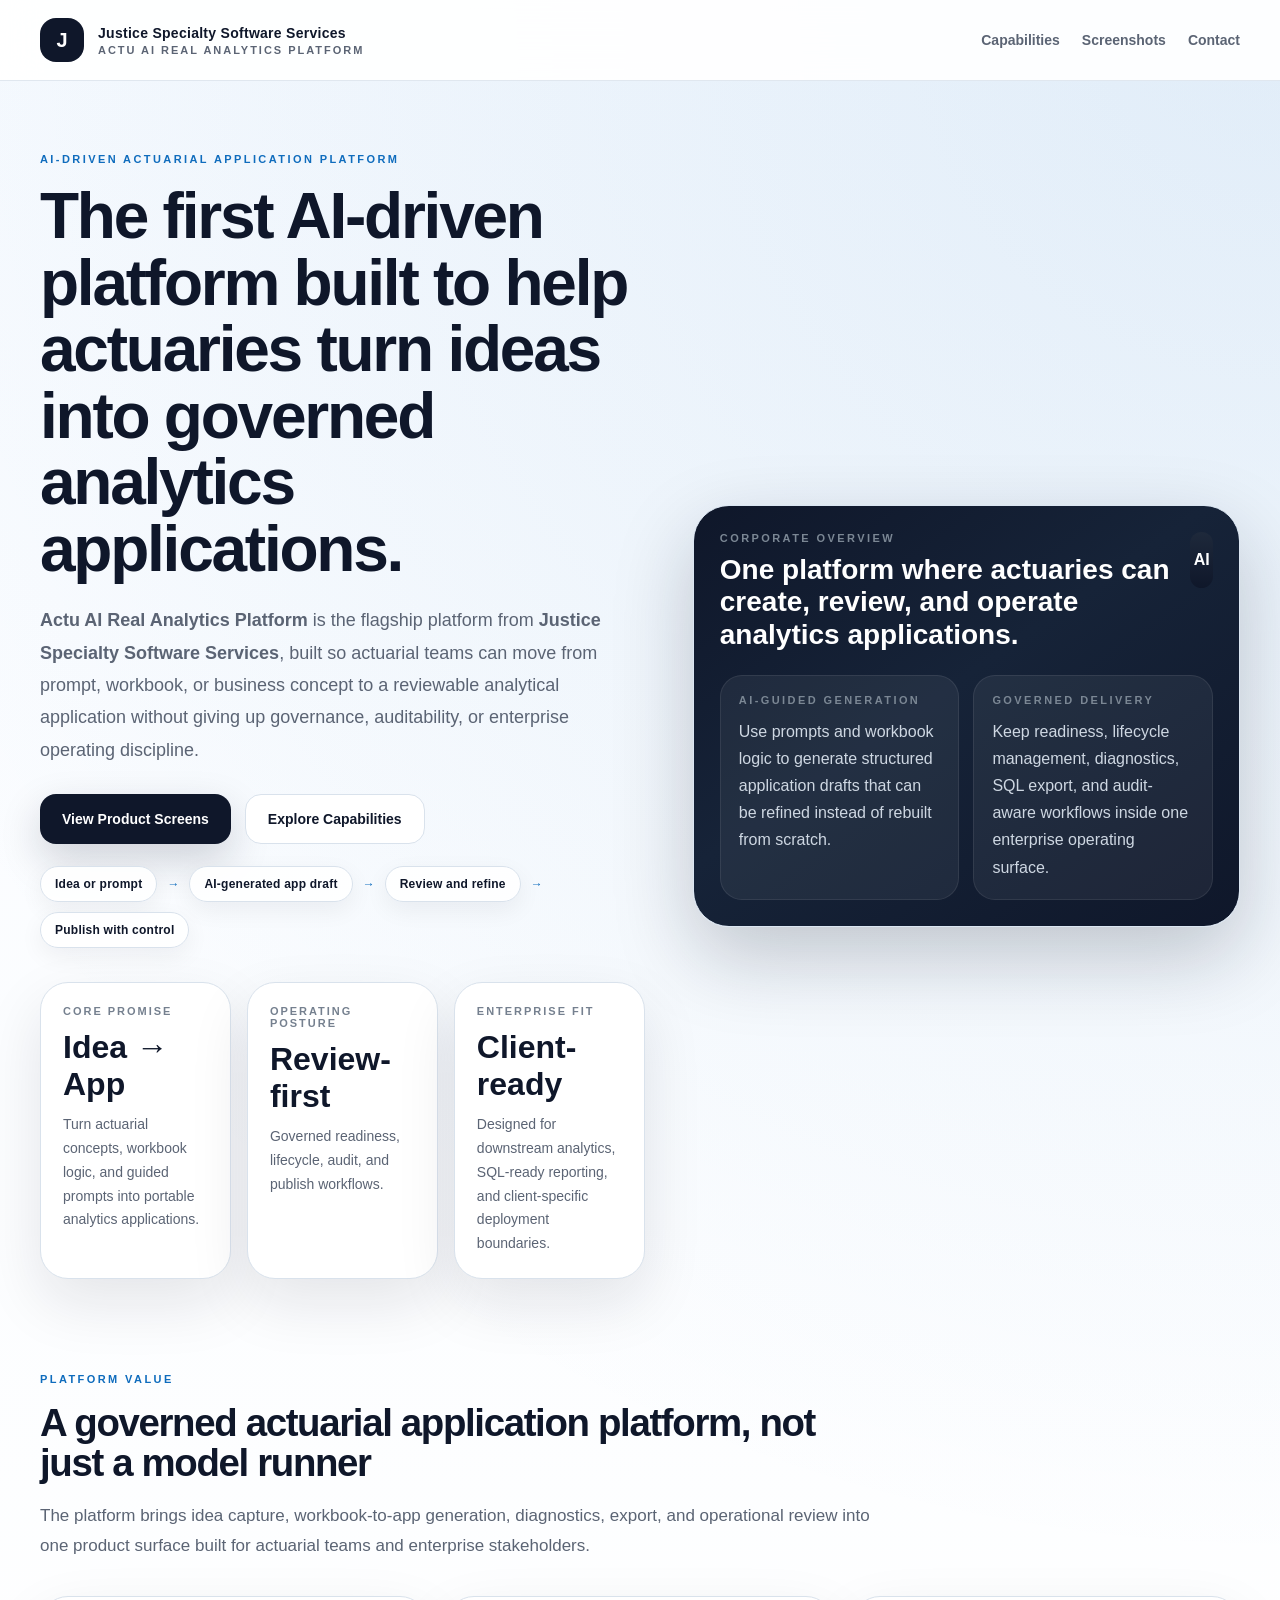
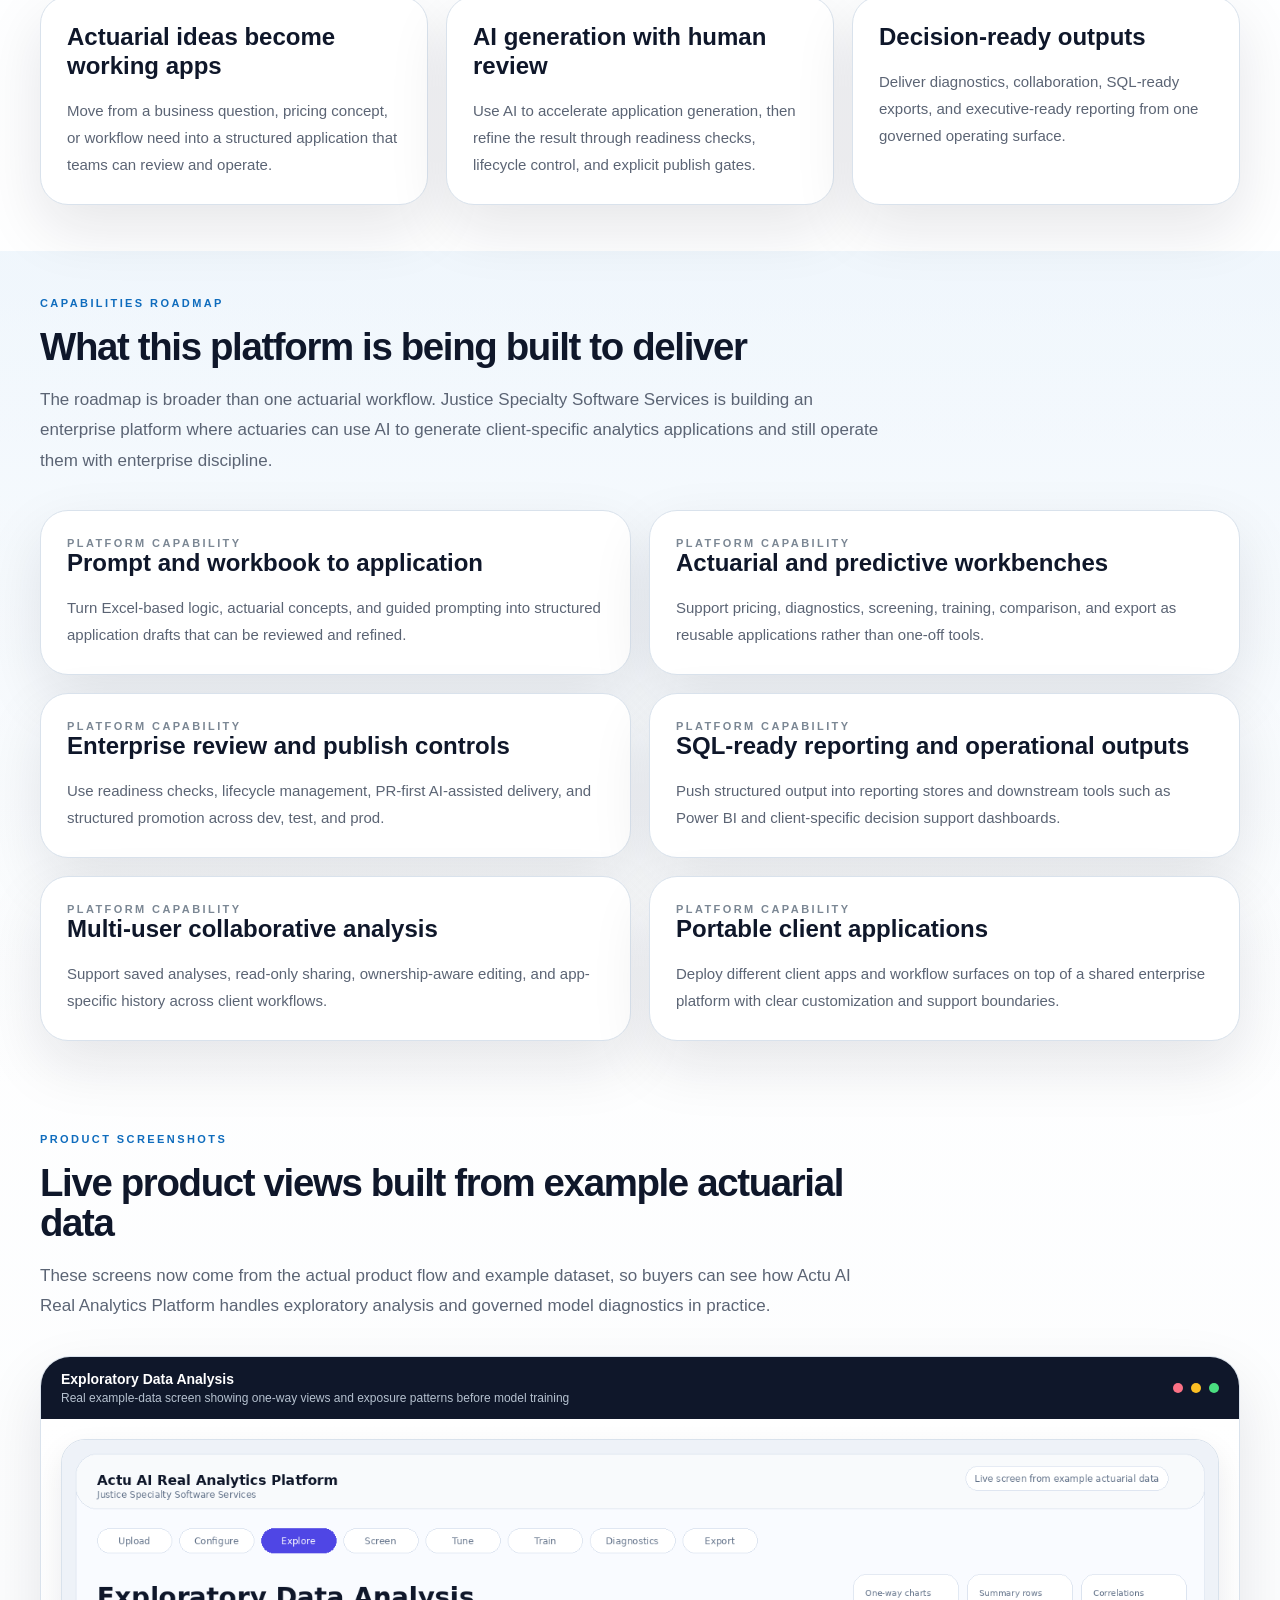
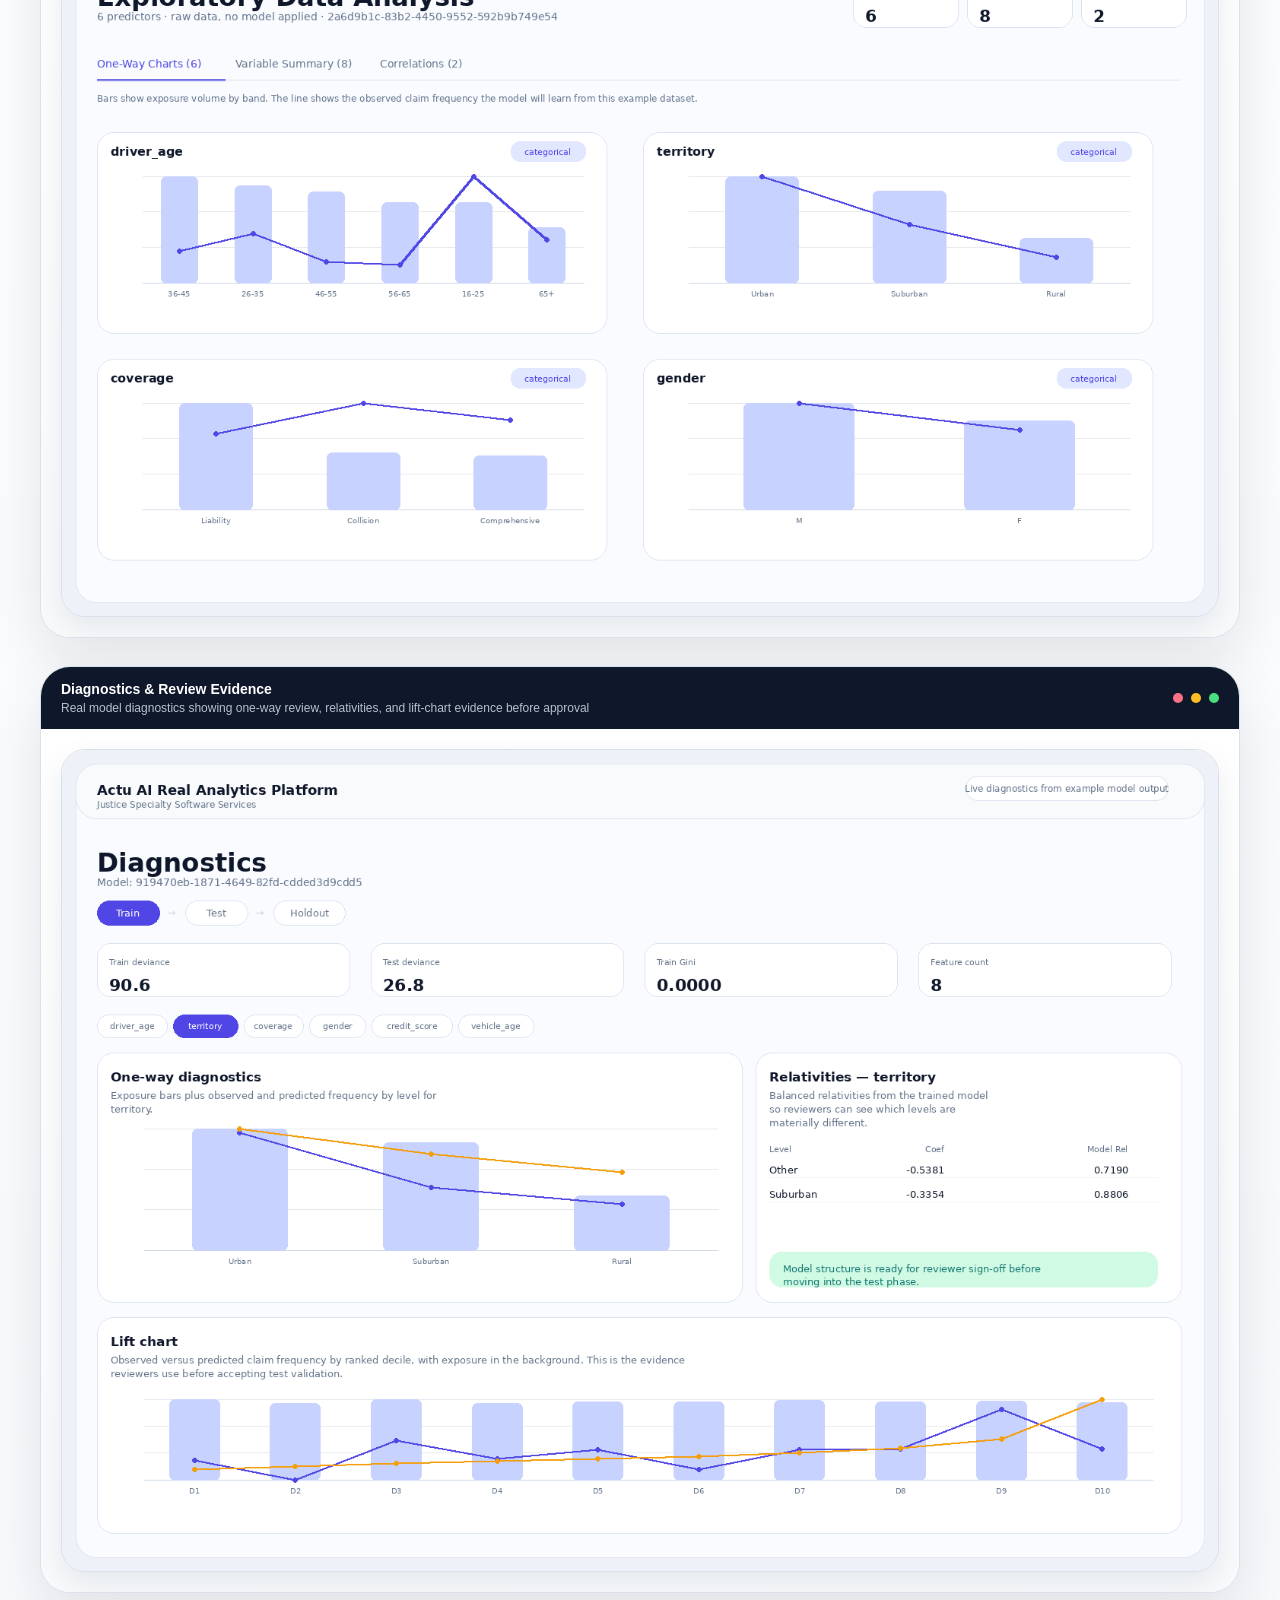
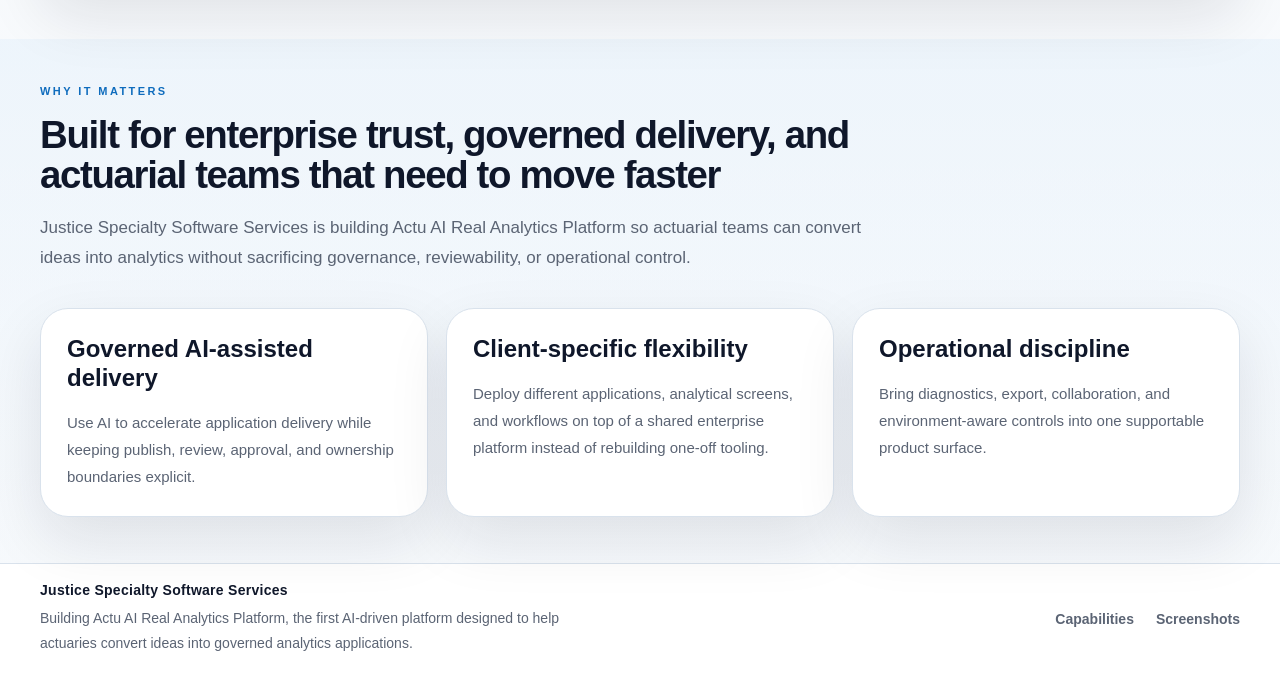
==== commit b72878b6: "Add files via upload" ====
--- a/index.html
+++ b/index.html
@@ -178,132 +178,36 @@
         <div class="shell">
           <div class="section-heading">
             <div class="eyebrow">Product screenshots</div>
-            <h2>Representative views from the platform we’re building</h2>
-            <p>
-              These product views show the end-to-end story: launch a client app, review AI-generated structure,
-              and operate analytics with governed evidence.
+            <h2>Live product views built from example actuarial data</h2>
+            <p>
+              These screens now come from the actual product flow and example dataset, so buyers can see how
+              Actu AI Real Analytics Platform handles exploratory analysis and governed model diagnostics in practice.
             </p>
           </div>
           <div class="screenshot-stack">
             <article class="shot-frame">
               <div class="shot-header">
                 <div>
-                    <div class="shot-title">Workspace Launcher</div>
-                    <div class="shot-subtitle">AI-generated app catalog, readiness, ownership, and analysis context</div>
+                    <div class="shot-title">Exploratory Data Analysis</div>
+                    <div class="shot-subtitle">Real example-data screen showing one-way views and exposure patterns before model training</div>
                 </div>
                 <div class="shot-lights"><span></span><span></span><span></span></div>
               </div>
-              <div class="shot-body launcher-shot">
-                <div class="shot-column">
-                  <div class="mini-metrics">
-                    <div class="mini-metric"><span>Visible Apps</span><strong>12</strong></div>
-                    <div class="mini-metric ok"><span>Ready To Review</span><strong>8</strong></div>
-                  </div>
-                  <div class="app-list">
-                    <div class="app-row"><strong>Claims Intake</strong><span>published · 92% ready</span></div>
-                    <div class="app-row"><strong>Pricing Workbench</strong><span>reviewed · 81% ready</span></div>
-                    <div class="app-row"><strong>Reserve Explorer</strong><span>generated · 67% ready</span></div>
-                  </div>
-                </div>
-                <div class="shot-column">
-                  <div class="detail-card">
-                    <div class="panel-kicker">Selected app</div>
-                    <h3>Actu AI Real Analytics Platform</h3>
-                    <p>Portable actuarial, pricing, diagnostics, export, and governance workflows generated and refined inside one platform.</p>
-                  </div>
-                  <div class="detail-card">
-                    <div class="panel-kicker">Publish readiness</div>
-                    <ul class="status-list">
-                      <li><span>Manifest available</span><strong>Ready</strong></li>
-                      <li><span>Configured fields</span><strong>42 fields</strong></li>
-                      <li><span>Workflow actions</span><strong>Configured</strong></li>
-                      <li><span>Lifecycle status</span><strong>Reviewed</strong></li>
-                    </ul>
-                  </div>
-                </div>
+              <div class="shot-body">
+                <img class="shot-image" src="./assets/eda-screen.png" alt="Actu AI exploratory data analysis screen with one-way charts built from example actuarial data" />
               </div>
             </article>
 
             <article class="shot-frame">
               <div class="shot-header">
                 <div>
-                    <div class="shot-title">Manifest Review</div>
-                    <div class="shot-subtitle">Structured refinement of AI-generated apps before review and publish</div>
+                    <div class="shot-title">Diagnostics &amp; Review Evidence</div>
+                    <div class="shot-subtitle">Real model diagnostics showing one-way review, relativities, and lift-chart evidence before approval</div>
                 </div>
                 <div class="shot-lights"><span></span><span></span><span></span></div>
               </div>
-              <div class="shot-body review-shot">
-                <div class="readiness-card">
-                  <div class="panel-kicker">Manifest readiness</div>
-                  <strong>84%</strong>
-                  <p>Usable for review, with a few final refinements before publish.</p>
-                  <ul class="status-list">
-                    <li><span>Renderable screens</span><strong>Ready</strong></li>
-                    <li><span>Configured fields</span><strong>Ready</strong></li>
-                    <li><span>Screen guidance</span><strong>Needs work</strong></li>
-                    <li><span>Bindings and data context</span><strong>Ready</strong></li>
-                  </ul>
-                </div>
-                <div class="review-column">
-                  <div class="detail-card">
-                  <div class="panel-kicker">Best next edits</div>
-                  <ul class="plain-list">
-                      <li>Clarify screen descriptions for non-technical actuarial reviewers.</li>
-                      <li>Confirm chart series labels and output bindings.</li>
-                      <li>Complete the final decision action before publish.</li>
-                  </ul>
-                </div>
-                  <div class="detail-card">
-                    <div class="panel-kicker">Risk scoring screen</div>
-                    <div class="tile-grid">
-                      <div class="tile"><span>Inputs</span><strong>Exposure basis, territory, product tier</strong></div>
-                      <div class="tile"><span>Outputs</span><strong>Loss ratio, suggested action, confidence band</strong></div>
-                    </div>
-                  </div>
-                </div>
-              </div>
-            </article>
-
-            <article class="shot-frame">
-              <div class="shot-header">
-                <div>
-                  <div class="shot-title">Diagnostics &amp; Analytics</div>
-                  <div class="shot-subtitle">Model diagnostics, performance review, and executive-ready evidence</div>
-                </div>
-                <div class="shot-lights"><span></span><span></span><span></span></div>
-              </div>
-              <div class="shot-body diagnostics-shot">
-                <div class="chart-card">
-                  <div class="chart-head">
-                    <div>
-                      <div class="shot-title">Lift Performance</div>
-                      <div class="shot-subtitle">Observed vs predicted by decile</div>
-                    </div>
-                    <span class="badge ok">Gini 0.412</span>
-                  </div>
-                  <div class="bars">
-                    <div><i style="height:38%"></i><b style="height:26%"></b><span>D1</span></div>
-                    <div><i style="height:42%"></i><b style="height:30%"></b><span>D2</span></div>
-                    <div><i style="height:47%"></i><b style="height:35%"></b><span>D3</span></div>
-                    <div><i style="height:54%"></i><b style="height:42%"></b><span>D4</span></div>
-                    <div><i style="height:59%"></i><b style="height:47%"></b><span>D5</span></div>
-                    <div><i style="height:64%"></i><b style="height:50%"></b><span>D6</span></div>
-                    <div><i style="height:71%"></i><b style="height:56%"></b><span>D7</span></div>
-                    <div><i style="height:78%"></i><b style="height:65%"></b><span>D8</span></div>
-                    <div><i style="height:86%"></i><b style="height:74%"></b><span>D9</span></div>
-                    <div><i style="height:94%"></i><b style="height:80%"></b><span>D10</span></div>
-                  </div>
-                </div>
-                <div class="review-column">
-                  <div class="detail-card">
-                    <div class="panel-kicker">Decision support</div>
-                    <ul class="plain-list">
-                      <li>Model acceptability: approved for review</li>
-                      <li>Top contributor: territory mix</li>
-                      <li>Export state: SQL + Power BI ready</li>
-                    </ul>
-                  </div>
-                </div>
+              <div class="shot-body">
+                <img class="shot-image" src="./assets/diagnostics-screen.png" alt="Actu AI diagnostics screen with one-way chart, relativities, and lift chart built from example actuarial model output" />
               </div>
             </article>
           </div>
--- a/styles.css
+++ b/styles.css
@@ -422,6 +422,16 @@
   background: linear-gradient(180deg, #ffffff, #f8fafc);
 }
 
+.shot-image {
+  display: block;
+  width: 100%;
+  height: auto;
+  border: 1px solid var(--border);
+  border-radius: 24px;
+  background: #eef2f8;
+  box-shadow: 0 12px 30px rgba(15, 23, 42, 0.08);
+}
+
 .launcher-shot,
 .diagnostics-shot {
   display: grid;
